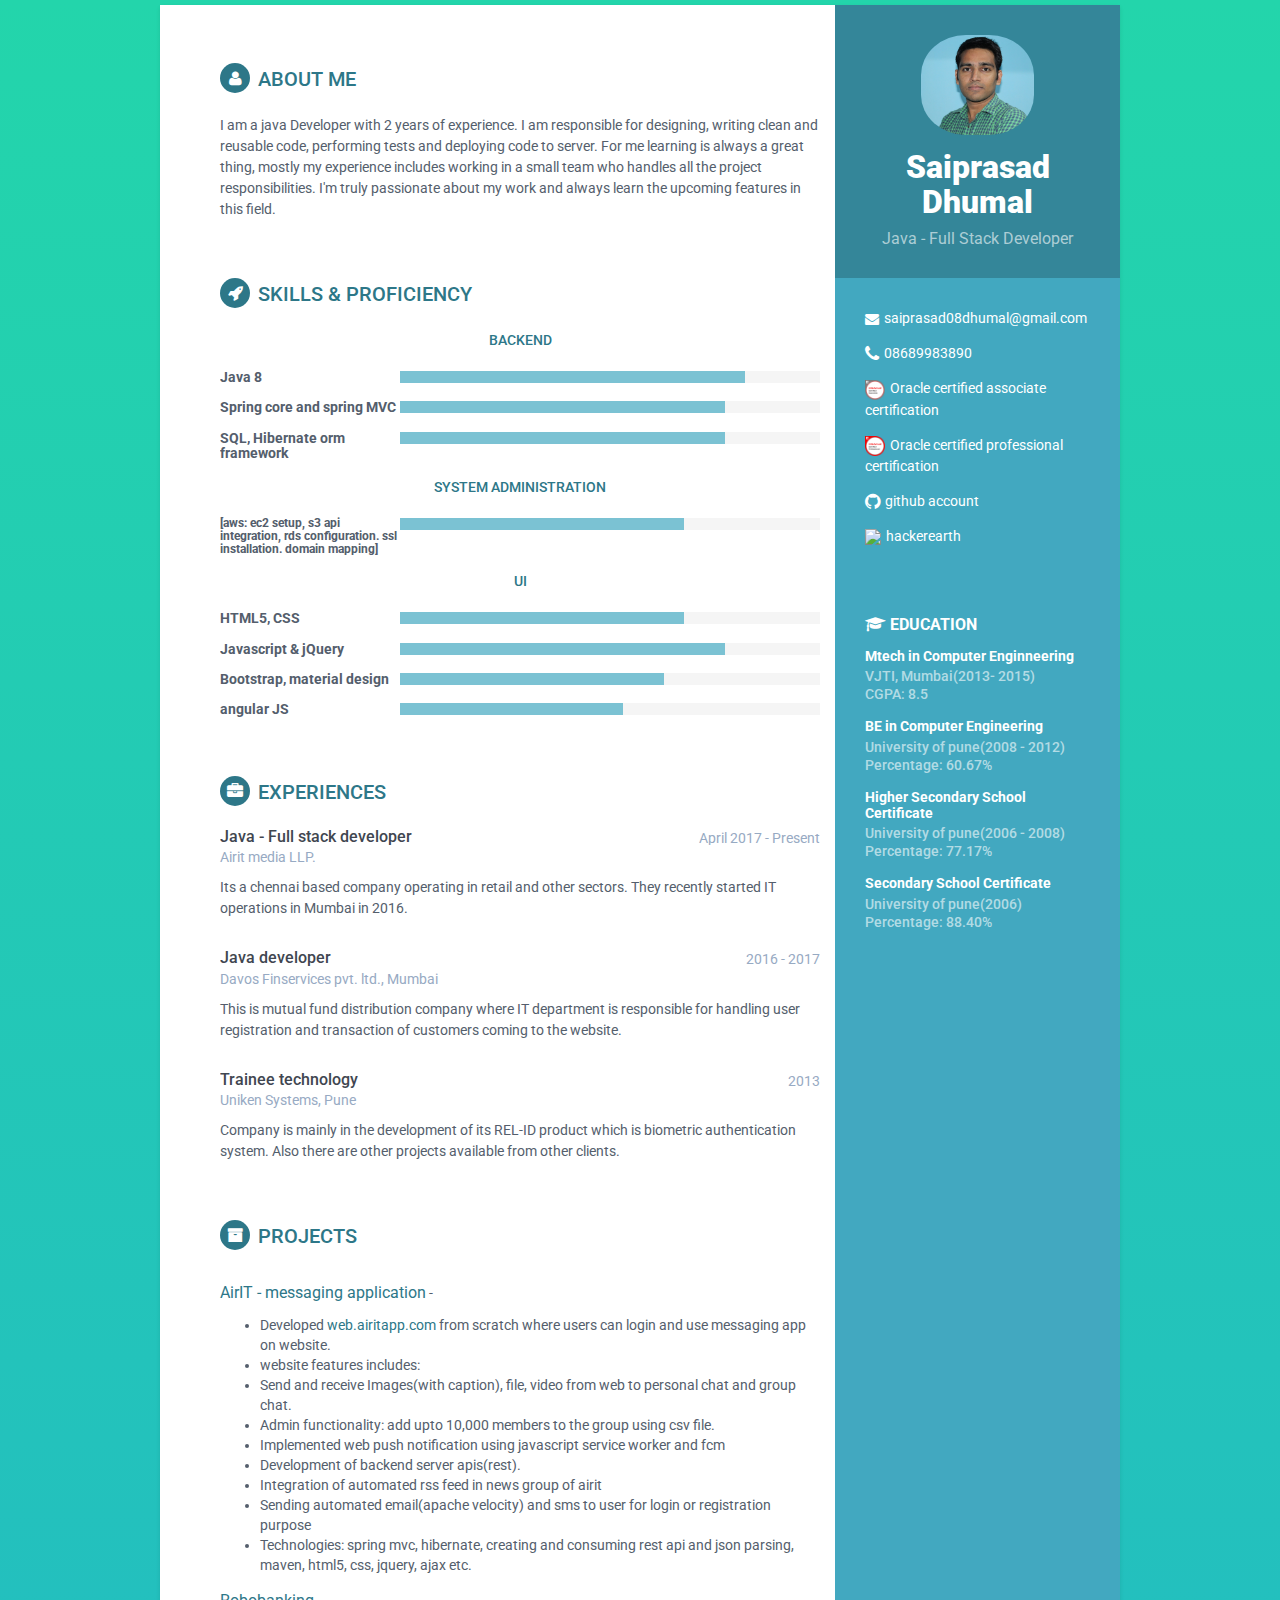
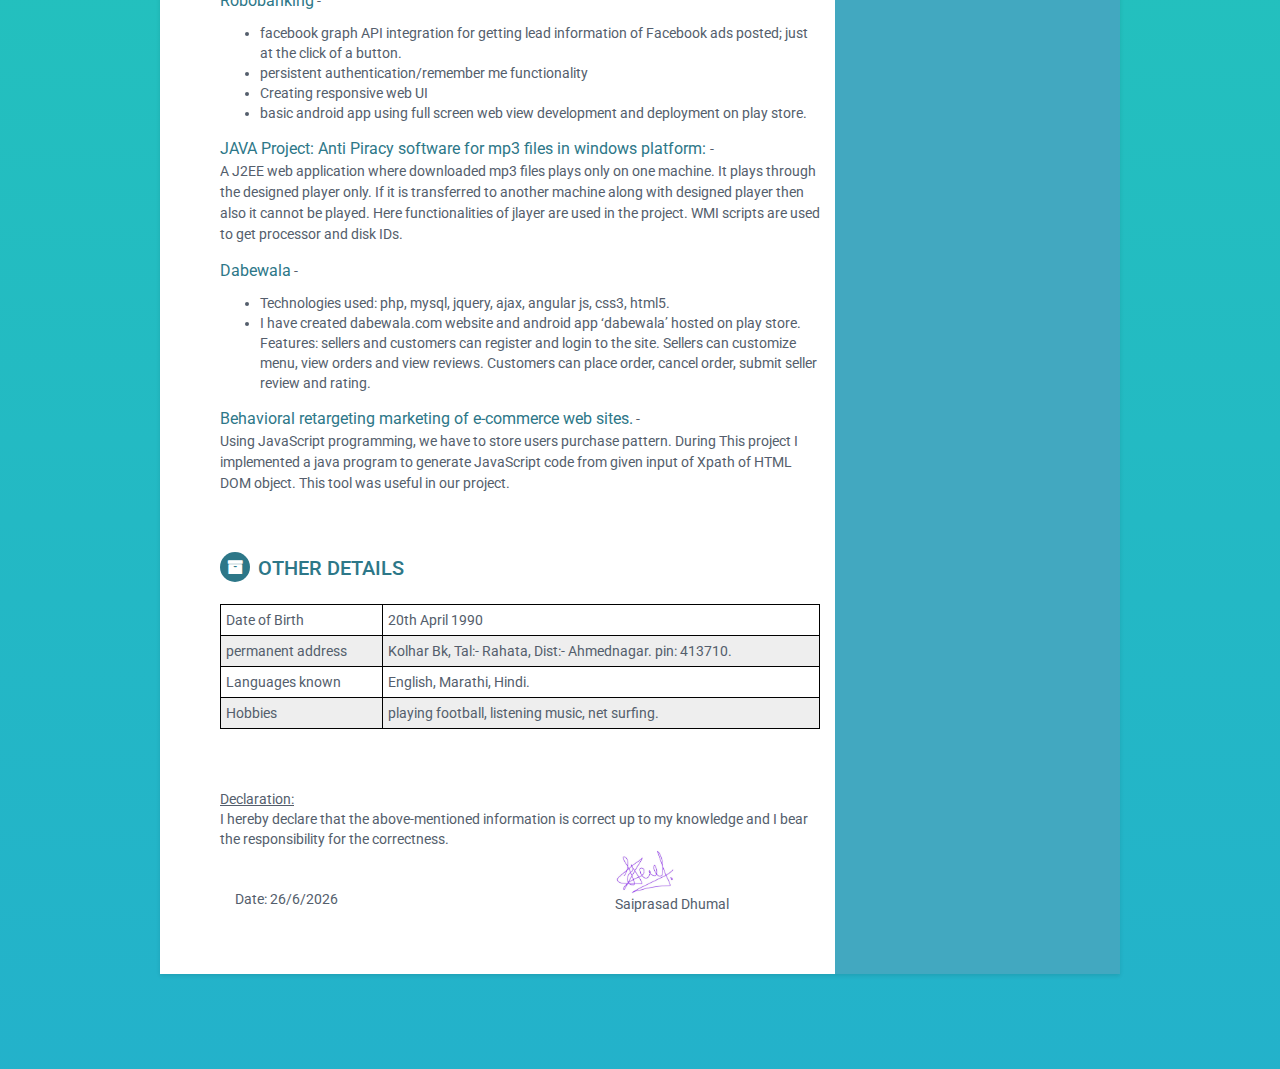
==== index.html @ 1292baf9 "added airit project desc." ====
<!DOCTYPE html>
<!--[if IE 8]> <html lang="en" class="ie8"> <![endif]-->  
<!--[if IE 9]> <html lang="en" class="ie9"> <![endif]-->  
<!--[if !IE]><!--> <html lang="en"> <!--<![endif]-->  
<head>
    <title>Saiprasad Dhumal</title>
    <!-- Meta -->
    <meta charset="utf-8">
    <meta http-equiv="X-UA-Compatible" content="IE=edge">
    <meta name="viewport" content="width=device-width, initial-scale=1.0">
    <meta name="description" content="Responsive HTML5 Resume/CV Template for Developers">
    <meta name="author" content="Xiaoying Riley at 3rd Wave Media">    
    <link rel="shortcut icon" href="ricon.ico">  
    <link href='https://fonts.googleapis.com/css?family=Roboto:400,500,400italic,300italic,300,500italic,700,700italic,900,900italic' rel='stylesheet' type='text/css'>
    <!-- Global CSS -->
    <link rel="stylesheet" href="assets/plugins/bootstrap/css/bootstrap.min.css">   
    <!-- Plugins CSS -->
    <link rel="stylesheet" href="assets/plugins/font-awesome/css/font-awesome.css">
    
    <!-- Theme CSS -->  
    <link id="theme-style" rel="stylesheet" href="assets/css/styles.css">
    <!-- HTML5 shim and Respond.js for IE8 support of HTML5 elements and media queries -->
    <!--[if lt IE 9]>
      <script src="https://oss.maxcdn.com/html5shiv/3.7.2/html5shiv.min.js"></script>
      <script src="https://oss.maxcdn.com/respond/1.4.2/respond.min.js"></script>
    <![endif]-->

<!-- Global site tag (gtag.js) - Google Analytics -->
<script async src="https://www.googletagmanager.com/gtag/js?id=UA-68796600-2"></script>
<script>
  window.dataLayer = window.dataLayer || [];
  function gtag(){dataLayer.push(arguments);}
  gtag('js', new Date());

  gtag('config', 'UA-68796600-2');
</script>

</head> 

<body>
    <div class="wrapper">
        <div class="sidebar-wrapper">
            <div class="profile-container">
                <img class="profile" src="assets/images/2.jpg" alt="" style="width: 50%; border-radius: 40%;"/>
                <h1 class="name">Saiprasad Dhumal</h1>
                <h3 class="tagline">Java - Full Stack Developer</h3>
            </div><!--//profile-container-->
            
            <div class="contact-container container-block">
                <ul class="list-unstyled contact-list">
                    <li class="email"><i class="fa fa-envelope"></i><a href="mailto: //saiprasad08dhumal@gmail.com">saiprasad08dhumal@gmail.com</a></li>
                    <li class="phone"><i class="fa fa-phone"></i><a href="tel:08689983890">08689983890</a></li>
                    <li class="website"><img src="assets/images/oca.png" class="sidebarLinkLogo" /><a href="https://www.youracclaim.com/badges/458f3834-c6b4-45cf-94a0-23c2aceaa135/email" target="_blank">Oracle certified associate certification</a></li>
					<li class="website"><img src="assets/images/ocp.png" class="sidebarLinkLogo" /><a href="https://www.youracclaim.com/badges/e59dcd78-1e0a-4f3d-846c-3192b05f477c" target="_blank">Oracle certified professional certification</a></li>
        <!--        <li class="linkedin"><i class="fa fa-linkedin"></i><a href="#" target="_blank">linkedin.com/in/alandoe</a></li> -->
                    <li class="github"><i class="fa fa-github"></i><a href="https://github.com/saiprasad08dhumal" target="_blank">github account</a></li>
                    <li class="hackerearth"><img src="https://hackerearth.global.ssl.fastly.net/static/hackerearth/images/logo/HE_identity.png"   class="sidebarLinkLogo"><a href="https://www.hackerearth.com/@saiprasad08dhumal" target="_blank">hackerearth</a></li>
                </ul>
            </div><!--//contact-container-->
            <div class="education-container container-block">
                <h2 class="container-block-title"><i class="fa fa-graduation-cap"></i> Education</h2>
                <div class="item">
				    <h4 class="degree">Mtech in Computer Enginneering</h4>
                    <h5 class="meta">VJTI, Mumbai(2013- 2015)</h5>
                    <!--<div class="time">2013 - 2015</div>-->
					<div class="meta">CGPA: 8.5</div>
                </div><!--//item-->
                <div class="item">
                    <h4 class="degree">BE in Computer Engineering</h4>
                    <h5 class="meta">University of pune(2008 - 2012)</h5>
                 <!--<div class="time">2008 - 2012</div> -->
					<div class="meta">Percentage: 60.67%</div>
                </div><!--//item-->
				
				<div class="item">
                    <h4 class="degree">Higher Secondary School Certificate</h4>
                    <h5 class="meta">University of pune(2006 - 2008)</h5>
                 <!--<div class="time">2008 - 2012</div> -->
					<div class="meta">Percentage: 77.17%</div>
                </div><!--//item-->
				<div class="item">
                    <h4 class="degree">Secondary School Certificate</h4>
                    <h5 class="meta">University of pune(2006)</h5>
                 <!--<div class="time">2008 - 2012</div> -->
					<div class="meta">Percentage: 88.40%</div>
                </div><!--//item-->
				
            </div><!--//education-container-->
          <!--  
            <div class="languages-container container-block">
                <h2 class="container-block-title">Languages</h2>
                <ul class="list-unstyled interests-list">
                    <li>English <span class="lang-desc">(Native)</span></li>
                    <li>Marathi <span class="lang-desc">(Professional)</span></li>
                    <li>Hindi <span class="lang-desc">(Professional)</span></li>
                </ul>
            </div>
			
            <div class="interests-container container-block">
                <h2 class="container-block-title">Interests</h2>
                <ul class="list-unstyled interests-list">
                    <li>Climbing</li>
                    <li>Snowboarding</li>
                    <li>Cooking</li>
                </ul>
            </div>-->
            
        </div><!--//sidebar-wrapper-->
        
        <div class="main-wrapper">
	
	            <section class="section summary-section">
                <h2 class="section-title"><i class="fa fa-user"></i>About me</h2>
                <div class="summary">
                    <p>I am a java Developer with 2 years of experience. I am responsible for designing, writing clean and reusable code, performing tests and deploying code to server. For me learning is always a great thing, mostly my experience includes working in a small team who handles all the project responsibilities. I'm truly passionate about my work and always learn the upcoming features in this field.</p>
                </div><!--//summary-->
            </section><!--//section-->



	<section class="skills-section section">
				<h2 class="section-title"><i class="fa fa-rocket"></i>Skills &amp; Proficiency</h2>
                <div class="skillset">        
				<div class="section-title subTitle">Backend </div>               
				<div class="item">
                        <h3 class="level-title">Java 8</h3>
                        <div class="level-bar">
                            <div class="level-bar-inner" data-level="85%">
                            </div>                                      
                        </div><!--//level-bar-->                                 
                    </div><!--//item-->
					
					<div class="item">
                        <h3 class="level-title">Spring core and spring MVC</h3>
                        <div class="level-bar">
                            <div class="level-bar-inner" data-level="80%">
                            </div>                                      
                        </div><!--//level-bar-->                                 
                    </div><!--//item-->
					
					<div class="item">
                        <h3 class="level-title">SQL, Hibernate orm framework</h3>
                        <div class="level-bar">
                            <div class="level-bar-inner" data-level="80%">
                            </div>                                      
                        </div><!--//level-bar-->                                 
                    </div><!--//item-->
                    <div class="section-title subTitle">System administration</div>
                    <div class="item">
                        <h3 class="level-title"><div style="font-size: 12px;">[aws: ec2 setup, s3 api integration, rds configuration. ssl installation. domain mapping]</div></h3>
                        <div class="level-bar">
                            <div class="level-bar-inner" data-level="70%">
                            </div>                                      
                        </div><!--//level-bar-->                                 
                    </div><!--//item-->
                    <div class="section-title subTitle">UI</div>
                    <div class="item">
                        <h3 class="level-title">HTML5, CSS</h3>
                        <div class="level-bar">
                            <div class="level-bar-inner" data-level="70%">
                            </div>                                      
                        </div><!--//level-bar-->                                 
                    </div><!--//item-->
										
					<div class="item">
                        <h3 class="level-title">Javascript &amp; jQuery</h3>
                        <div class="level-bar">
                            <div class="level-bar-inner" data-level="80%">
                            </div>                                      
                        </div><!--//level-bar-->                                 
                    </div><!--//item-->
					
					<div class="item">
                        <h3 class="level-title">Bootstrap, material design</h3>
                        <div class="level-bar">
                            <div class="level-bar-inner" data-level="65%">
                            </div>                                      
                        </div><!--//level-bar-->                                 
                    </div><!--//item-->

					<div class="item">
                        <h3 class="level-title">angular JS</h3>
                        <div class="level-bar">
                            <div class="level-bar-inner" data-level="55%">
                            </div>                                      
                        </div><!--//level-bar-->                                 
                    </div><!--//item-->
                    
                </div>  
            </section><!--//skills-section-->
            
            
            <section class="section experiences-section">
                <h2 class="section-title"><i class="fa fa-briefcase"></i>Experiences</h2>
                
                <div class="item">
                    <div class="meta">
                        <div class="upper-row">
                            <h3 class="job-title">Java - Full stack developer</h3>
                            <div class="time">April 2017 - Present</div>
                        </div><!--//upper-row-->
                        <div class="company">Airit media LLP.</div>
                    </div><!--//meta-->
                    <div class="details">
                        <p>Its a chennai based company operating in retail and other sectors. They recently started IT operations in Mumbai in 2016.
			</p>
                    </div><!--//details-->
                </div><!--//item-->
                
                <div class="item">
                    <div class="meta">
                        <div class="upper-row">
                            <h3 class="job-title">Java developer</h3>
                            <div class="time">2016 - 2017</div>
                        </div><!--//upper-row-->
                        <div class="company">Davos Finservices pvt. ltd., Mumbai</div>
                    </div><!--//meta-->
                    <div class="details">
                        <p>This is mutual fund distribution company where IT department is responsible for handling user registration and 				transaction of customers coming to the website.</p>  
                        
                    </div><!--//details-->
                </div><!--//item-->
                
                <div class="item">
                    <div class="meta">
                        <div class="upper-row">
                            <h3 class="job-title">Trainee technology</h3>
                            <div class="time">2013</div>
                        </div><!--//upper-row-->
                        <div class="company">Uniken Systems, Pune</div>
                    </div><!--//meta-->
                    <div class="details">
                        <p>Company is mainly in the development of its REL-ID product which is biometric authentication system. Also there are 				other projects available from other clients.</p>  
                    </div><!--//details-->
                </div><!--//item-->
                
            </section><!--//section-->
            
            <section class="section projects-section">
                <h2 class="section-title"><i class="fa fa-archive"></i>Projects</h2>
                <div class="intro">
                </div><!--//intro-->
                <div class="item">
                    <span class="project-title"><a href="https://web.airitapp.com" target="_blank">AirIT - messaging application</a></span> - <p class="project-tagline">
					<ul>
					<li>Developed <a href="https://web.airitapp.com" target="_blank">web.airitapp.com</a> from scratch where users can login and use messaging app on website.</li> 
					<li>website features includes: 
					<li>Send and receive Images(with caption), file, video from web to personal chat and group chat.</li>					
					<li>Admin functionality: add upto 10,000 members to the group using csv file.</li>					
					<li>Implemented web push notification using javascript service worker and fcm</li>
					</li>
					<li>Development of  backend server apis(rest). </li>
					<li>Integration of automated rss feed in news group of airit</li>
					<li>Sending automated email(apache velocity) and sms to user for login or registration purpose</li>
					<li>Technologies: spring mvc, hibernate, creating and consuming rest api and json parsing, maven, html5, css, jquery, ajax etc.</li>
					</ul>
</p>
                </div><!--//item-->

                <div class="item">
                    <span class="project-title"><a href="http://robocapital.in" target="_blank">Robobanking</a></span> - 
					<p><ul>
					<li> facebook graph API integration for getting lead information of Facebook ads posted; just at the click of a button.</li> 
					<li>persistent authentication/remember me functionality</li>
					<li>Creating responsive web UI</li> 
					<li>basic android app using full screen web view development and deployment on play store. </li>
					</ul>
					</p>
                </div><!--//item-->

                <div class="item">
                    <span class="project-title"><a>JAVA Project: Anti Piracy software for mp3 files in windows platform: </a></span> - <p class="project-tagline">A J2EE web application where downloaded mp3 files plays only on one machine. It plays through the designed player only. If it is transferred to another machine along with designed player then also it cannot be played. Here functionalities of jlayer are used in the project. WMI scripts are used to get processor and disk IDs.</p>
                    
                </div><!--//item-->
                <div class="item">
                    <span class="project-title"><a>Dabewala</a></span> - 
                    <p class="project-tagline">
					<ul>
					<li>Technologies used: php, mysql, jquery, ajax, angular js, css3, html5.</li>
<li>I have created dabewala.com website and android app ‘dabewala’ hosted on play store.
Features: sellers and customers can register and login to the site. Sellers can customize menu, view orders and view reviews. Customers can place order, cancel order, submit seller review and rating. </li></ul>
</p>
                </div><!--//item-->
                <div class="item">
                    <span class="project-title"><a>Behavioral retargeting marketing of e-commerce web sites.</a></span> - <p class="project-tagline">Using JavaScript programming, we have to store users purchase pattern. During This project I implemented a java program to generate JavaScript code from given input of Xpath of HTML DOM object. This tool was useful in our project.</p>
                </div><!--//item-->
    </section><!--//section-->			
	
 <section class="section other-section">
                <h2 class="section-title"><i class="fa fa-archive"></i>Other details</h2>
                
<table id="t01">
  <tr>
    <td>Date of Birth</td>
    <td>20th April 1990</td>
  </tr>
  <tr>
    <td>permanent address</td>
    <td>Kolhar Bk, Tal:- Rahata, Dist:- Ahmednagar. pin: 413710. </td>
  </tr>
  <tr>
    <td>Languages known</td>
    <td>English, Marathi, Hindi.</td>
  </tr>
  <tr>
    <td>Hobbies</td>
    <td>playing football, listening music, net surfing.</td>
  </tr>
</table>                

            </section><!--//section-->
<div>
<div style="text-decoration: underline; width: 30px;">
Declaration:</div>

I hereby declare that the above-mentioned information is correct up to my knowledge and I bear the responsibility for the correctness.</div>
<div class="container row">
<div class="declaration-date col-xs-4"><br><br> Date: </div>
<div  class=" col-xs-3"> <img src = "assets/images/sign.jpeg" style="width: 60px;"><br>Saiprasad Dhumal</div>
</div>
            
        </div><!--//main-body-->
    </div>
 
    <footer class="footer">
        <div class="text-center">
                <!--/* This template is released under the Creative Commons Attribution 3.0 License. Please keep the attribution link below when using for your own project. Thank you for your support. :) If you'd like to use the template without the attribution, you can check out other license options via our website: themes.3rdwavemedia.com */-->
<!--                <small class="copyright">Designed with <i class="fa fa-heart"></i> by <a href="http://themes.3rdwavemedia.com" target="_blank">Xiaoying Riley</a> for developers</small> -->
        </div><!--//container-->
    </footer><!--//footer-->
 
    <!-- Javascript -->          
    <script type="text/javascript" src="assets/plugins/jquery-1.11.3.min.js"></script>
    <script type="text/javascript" src="assets/plugins/bootstrap/js/bootstrap.min.js"></script>    
    <!-- custom js -->
    <script type="text/javascript" src="assets/js/main.js"></script>            
</body>
</html>
---- assets/css/styles.css ----
/*   
 * Template Name: Orbit - Responsive Resume/CV Template for Developers
 * Version: 1.0
 * Author: Xiaoying Riley
 * Twitter: @3rdwave_themes
 * License: Creative Commons Attribution 3.0 License
 * Website: http://themes.3rdwavemedia.com/
*/
/* styles.css */
/* ======= Base ======= */
body {
  font-family: 'Roboto', sans-serif;
  color: #545E6C;
/*  background: #ABA0A0; */
	background: linear-gradient(0deg, #EE7752, #E73C7E, #23A6D5, #23D5AB);
	background-size: 400% 400%;
	-webkit-animation: Gradient 25s ease infinite;
	-moz-animation: Gradient 25s ease infinite;
	animation: Gradient 25s ease infinite;
  font-size: 14px;
  padding: 5px;
  -webkit-font-smoothing: antialiased;
  -moz-osx-font-smoothing: grayscale;
}
@-webkit-keyframes Gradient {
	0% {
		background-position: 0% 50%
	}
	50% {
		background-position: 100% 50%
	}
	100% {
		background-position: 0% 50%
	}
}

@-moz-keyframes Gradient {
	0% {
		background-position: 0% 50%
	}
	50% {
		background-position: 100% 50%
	}
	100% {
		background-position: 0% 50%
	}
}
h1,
h2,
h3,
h4,
h5,
h6 {
  font-weight: 700;
}
a {
  color: #2d7788;
  -webkit-transition: all 0.4s ease-in-out;
  -moz-transition: all 0.4s ease-in-out;
  -ms-transition: all 0.4s ease-in-out;
  -o-transition: all 0.4s ease-in-out;
}
a:hover {
  text-decoration: underline;
  color: #1a454f;
}
a:focus {
  text-decoration: none;
}
p {
  line-height: 1.5;
}
.wrapper {
  background: #42A8C0;
  max-width: 960px;
  margin: 0 auto;
  position: relative;
  -webkit-box-shadow: 0px 2px 4px rgba(0, 0, 0, 0.1);
  -moz-box-shadow: 0px 2px 4px rgba(0, 0, 0, 0.1);
  box-shadow: 0px 2px 4px rgba(0, 0, 0, 0.1);
}
.sidebar-wrapper {
  background: #42A8C0;
  position: absolute;
  right: 0;
  width: 285px;
  height: 100%;
  min-height: 800px;
  color: #fff;
}
.sidebar-wrapper a {
  color: #fff;
}
.sidebar-wrapper .profile-container {
  padding: 30px;
  background: rgba(0, 0, 0, 0.2);
  text-align: center;
  color: #fff;
}
.sidebar-wrapper .name {
  font-size: 32px;
  font-weight: 900;
  margin-top: 0;
  margin-bottom: 10px;
}
.sidebar-wrapper .tagline {
  color: rgba(255, 255, 255, 0.6);
  font-size: 16px;
  font-weight: 400;
  margin-top: 0;
  margin-bottom: 0;
}
.sidebar-wrapper .profile {
  margin-bottom: 15px;
}
.sidebar-wrapper .contact-list .fa {
  margin-right: 5px;
  font-size: 18px;
  vertical-align: middle;
}
.sidebar-wrapper .contact-list li {
  margin-bottom: 15px;
}
.sidebar-wrapper .contact-list li:last-child {
  margin-bottom: 0;
}
.sidebar-wrapper .contact-list .email .fa {
  font-size: 14px;
}
.sidebar-wrapper .container-block {
  padding: 30px;
}
.sidebar-wrapper .container-block-title {
  text-transform: uppercase;
  font-size: 16px;
  font-weight: 700;
  margin-top: 0;
  margin-bottom: 15px;
}
.sidebar-wrapper .degree {
  font-size: 14px;
  margin-top: 0;
  margin-bottom: 5px;
}
.sidebar-wrapper .education-container .item {
  margin-bottom: 15px;
}
.sidebar-wrapper .education-container .item:last-child {
  margin-bottom: 0;
}
.sidebar-wrapper .education-container .meta {
  color: rgba(255, 255, 255, 0.6);
  font-weight: 500;
  margin-bottom: 0px;
  margin-top: 0;
}
.sidebar-wrapper .education-container .time {
  color: rgba(255, 255, 255, 0.6);
  font-weight: 500;
  margin-bottom: 0px;
}
.sidebar-wrapper .languages-container .lang-desc {
  color: rgba(255, 255, 255, 0.6);
}
.sidebar-wrapper .languages-list {
  margin-bottom: 0;
}
.sidebar-wrapper .languages-list li {
  margin-bottom: 10px;
}
.sidebar-wrapper .languages-list li:last-child {
  margin-bottom: 0;
}
.sidebar-wrapper .interests-list {
  margin-bottom: 0;
}
.sidebar-wrapper .interests-list li {
  margin-bottom: 10px;
}
.sidebar-wrapper .interests-list li:last-child {
  margin-bottom: 0;
}
.main-wrapper {
  background: #fff;
  padding: 60px;
  padding-right: 300px;
}
.main-wrapper .section-title {
  text-transform: uppercase;
  font-size: 20px;
  font-weight: 500;
  color: #2d7788;
  position: relative;
  margin-top: 0;
  margin-bottom: 20px;
}
.main-wrapper .subTitle {
  font-size: 14px;
  text-align: center;
}
.main-wrapper .section-title .fa {
  width: 30px;
  height: 30px;
  margin-right: 8px;
  display: inline-block;
  color: #fff;
  -webkit-border-radius: 50%;
  -moz-border-radius: 50%;
  -ms-border-radius: 50%;
  -o-border-radius: 50%;
  border-radius: 50%;
  -moz-background-clip: padding;
  -webkit-background-clip: padding-box;
  background-clip: padding-box;
  background: #2d7788;
  text-align: center;
  padding-top: 8px;
  font-size: 16px;
  position: relative;
  top: -2px;
}
.main-wrapper .section {
  margin-bottom: 60px;
}
.main-wrapper .experiences-section .item {
  margin-bottom: 30px;
}
.main-wrapper .upper-row {
  position: relative;
  overflow: hidden;
  margin-bottom: 2px;
}
.main-wrapper .job-title {
  color: #3F4650;
  font-size: 16px;
  margin-top: 0;
  margin-bottom: 0;
  font-weight: 500;
}
.main-wrapper .time {
  position: absolute;
  right: 0;
  top: 0;
  color: #97AAC3;
}
.main-wrapper .company {
  margin-bottom: 10px;
  color: #97AAC3;
}
.main-wrapper .project-title {
  font-size: 16px;
  font-weight: 400;
  margin-top: 0;
  margin-bottom: 5px;
}
.main-wrapper .projects-section .intro {
  margin-bottom: 30px;
}
.main-wrapper .projects-section .item {
  margin-bottom: 15px;
}
.skillset .item {
  margin-bottom: 15px;
  overflow: hidden;
}
.skillset .level-title {
  font-size: 14px;
  margin-top: 0;
  margin-bottom: 12px;
}
.skillset .level-bar {
  height: 12px;
  background: #f5f5f5;
}
.skillset .level-bar-inner {
  height: 12px;
  background: #7bc2d3;
}
.footer {
  padding: 30px;
  padding-top: 60px;
}
.footer .copyright {
  line-height: 1.6;
  color: #545E6C;
  font-size: 13px;
}
.footer .fa-heart {
  color: #fb866a;
}
.sidebarLinkLogo{
  margin-right: 2%;
  width: 20px;
}
table {
    width:100%;
}
table, th, td {
    border: 1px solid black;
    border-collapse: collapse;
}
th, td {
    padding: 5px;
    text-align: left;
}
table#t01 tr:nth-child(even) {
    background-color: #eee;
}
table#t01 tr:nth-child(odd) {
   background-color:#fff;
}
table#t01 th {
    background-color: black;
    color: white;
}
/* Extra small devices (phones, less than 768px) */
@media (max-width: 767px) {
  .sidebar-wrapper {
    position: static;
    width: inherit;
  }
  .main-wrapper {
    padding: 30px;
  }
  .main-wrapper .time {
    position: static;
    display: block;
    margin-top: 5px;
  }
  .main-wrapper .upper-row {
    margin-bottom: 0;
  }
}
/* Small devices (tablets, 768px and up) */
/* Medium devices (desktops, 992px and up) */
@media (min-width: 992px) {
  .skillset .level-title {
    display: inline-block;
    float: left;
    width: 30%;
    margin-bottom: 0;
  }
  .skillset .level-bar {
    display: inline-block;
    width: 70%;
    float: left;
    position: relative;
    top: 1px;
  }
}
/* Large devices (large desktops, 1200px and up) */
/* Ex-Large devices (large desktops, 1200px and up) */
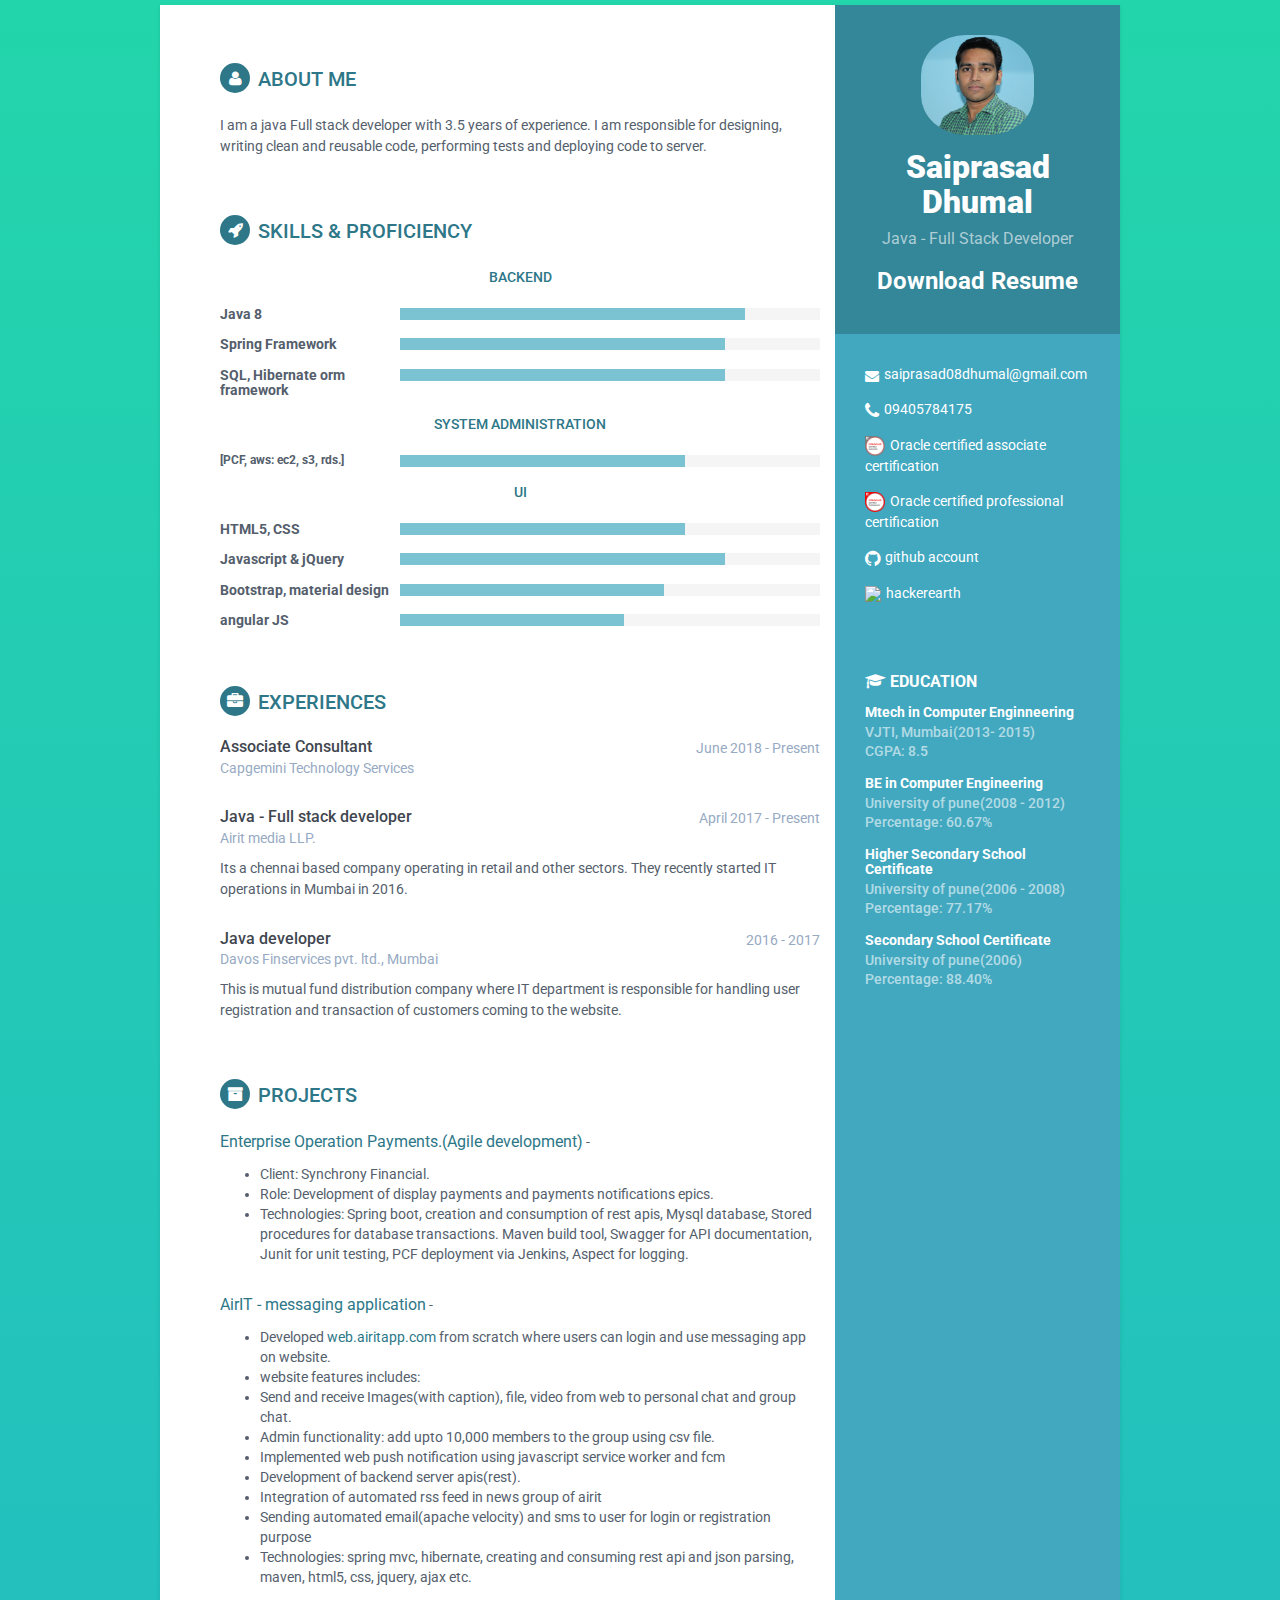
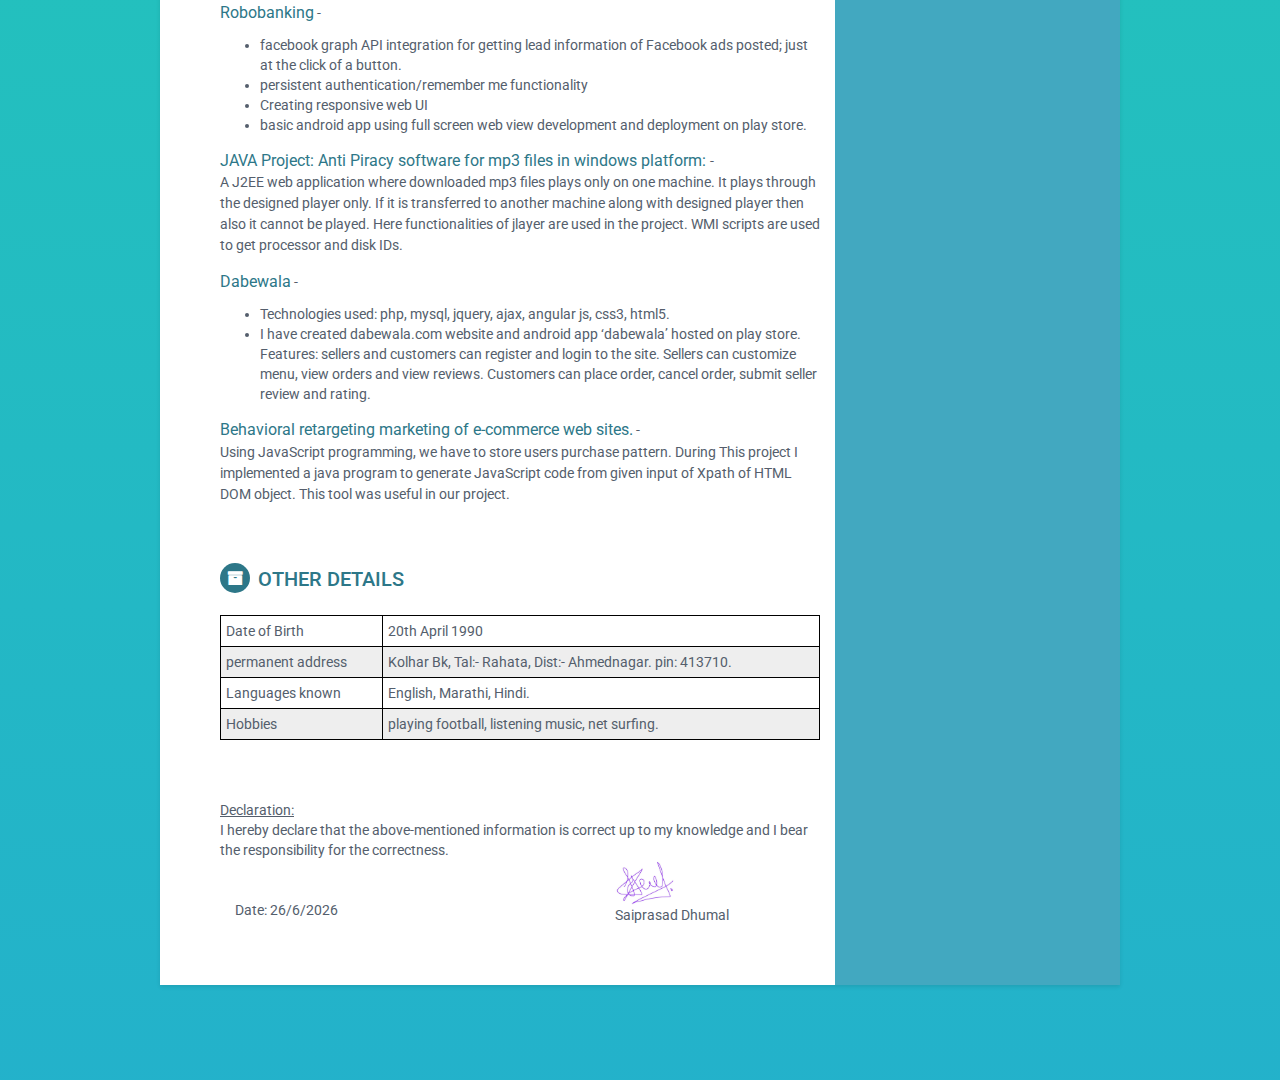
==== commit e9a10202: "cg added" ====
--- a/index.html
+++ b/index.html
@@ -44,12 +44,13 @@
                 <img class="profile" src="assets/images/2.jpg" alt="" style="width: 50%; border-radius: 40%;"/>
                 <h1 class="name">Saiprasad Dhumal</h1>
                 <h3 class="tagline">Java - Full Stack Developer</h3>
+				<h3><a href="./resume_sai.docx">Download Resume</a></h3>
             </div><!--//profile-container-->
             
             <div class="contact-container container-block">
                 <ul class="list-unstyled contact-list">
                     <li class="email"><i class="fa fa-envelope"></i><a href="mailto: //saiprasad08dhumal@gmail.com">saiprasad08dhumal@gmail.com</a></li>
-                    <li class="phone"><i class="fa fa-phone"></i><a href="tel:08689983890">08689983890</a></li>
+                    <li class="phone"><i class="fa fa-phone"></i><a href="tel:08689983890">09405784175</a></li>
                     <li class="website"><img src="assets/images/oca.png" class="sidebarLinkLogo" /><a href="https://www.youracclaim.com/badges/458f3834-c6b4-45cf-94a0-23c2aceaa135/email" target="_blank">Oracle certified associate certification</a></li>
 					<li class="website"><img src="assets/images/ocp.png" class="sidebarLinkLogo" /><a href="https://www.youracclaim.com/badges/e59dcd78-1e0a-4f3d-846c-3192b05f477c" target="_blank">Oracle certified professional certification</a></li>
         <!--        <li class="linkedin"><i class="fa fa-linkedin"></i><a href="#" target="_blank">linkedin.com/in/alandoe</a></li> -->
@@ -112,7 +113,7 @@
 	            <section class="section summary-section">
                 <h2 class="section-title"><i class="fa fa-user"></i>About me</h2>
                 <div class="summary">
-                    <p>I am a java Developer with 2 years of experience. I am responsible for designing, writing clean and reusable code, performing tests and deploying code to server. For me learning is always a great thing, mostly my experience includes working in a small team who handles all the project responsibilities. I'm truly passionate about my work and always learn the upcoming features in this field.</p>
+                    <p>I am a java Full stack developer with 3.5 years of experience. I am responsible for designing, writing clean and reusable code, performing tests and deploying code to server.</p>
                 </div><!--//summary-->
             </section><!--//section-->
 
@@ -131,7 +132,7 @@
                     </div><!--//item-->
 					
 					<div class="item">
-                        <h3 class="level-title">Spring core and spring MVC</h3>
+                        <h3 class="level-title">Spring Framework</h3>
                         <div class="level-bar">
                             <div class="level-bar-inner" data-level="80%">
                             </div>                                      
@@ -147,7 +148,7 @@
                     </div><!--//item-->
                     <div class="section-title subTitle">System administration</div>
                     <div class="item">
-                        <h3 class="level-title"><div style="font-size: 12px;">[aws: ec2 setup, s3 api integration, rds configuration. ssl installation. domain mapping]</div></h3>
+                        <h3 class="level-title"><div style="font-size: 12px;">[PCF, aws: ec2, s3, rds.]</div></h3>
                         <div class="level-bar">
                             <div class="level-bar-inner" data-level="70%">
                             </div>                                      
@@ -193,6 +194,19 @@
             <section class="section experiences-section">
                 <h2 class="section-title"><i class="fa fa-briefcase"></i>Experiences</h2>
                 
+                <div class="item">
+                    <div class="meta">
+                        <div class="upper-row">
+                            <h3 class="job-title">Associate Consultant</h3>
+                            <div class="time">June 2018 - Present</div>
+                        </div><!--//upper-row-->
+                        <div class="company">Capgemini Technology Services</div>
+                    </div><!--//meta-->
+                    <div class="details">
+                        <p></p>
+                    </div><!--//details-->
+                </div><!--//item-->
+				
                 <div class="item">
                     <div class="meta">
                         <div class="upper-row">
@@ -221,24 +235,35 @@
                     </div><!--//details-->
                 </div><!--//item-->
                 
-                <div class="item">
+    <!--            <div class="item">
                     <div class="meta">
                         <div class="upper-row">
                             <h3 class="job-title">Trainee technology</h3>
                             <div class="time">2013</div>
-                        </div><!--//upper-row-->
+                        </div>
                         <div class="company">Uniken Systems, Pune</div>
-                    </div><!--//meta-->
+                    </div>
                     <div class="details">
                         <p>Company is mainly in the development of its REL-ID product which is biometric authentication system. Also there are 				other projects available from other clients.</p>  
-                    </div><!--//details-->
-                </div><!--//item-->
+                    </div>
+                </div>//item-->
                 
             </section><!--//section-->
             
             <section class="section projects-section">
                 <h2 class="section-title"><i class="fa fa-archive"></i>Projects</h2>
                 <div class="intro">
+				
+				<div class="item">
+                    <span class="project-title"><a href="https://www.synchrony.com/" target="_blank">Enterprise Operation Payments.(Agile development)</a></span> - 
+					<p><ul>
+					<li>Client: Synchrony Financial.</li> 
+					<li>Role: Development of display payments and payments notifications epics.</li>
+					<li>Technologies: Spring boot, creation and consumption of rest apis, Mysql database, Stored procedures for database transactions. Maven build tool, Swagger for API documentation, Junit for unit testing, PCF deployment via Jenkins, Aspect for logging.</li> 
+					</ul>
+					</p>
+                </div><!--//item-->
+				
                 </div><!--//intro-->
                 <div class="item">
                     <span class="project-title"><a href="https://web.airitapp.com" target="_blank">AirIT - messaging application</a></span> - <p class="project-tagline">
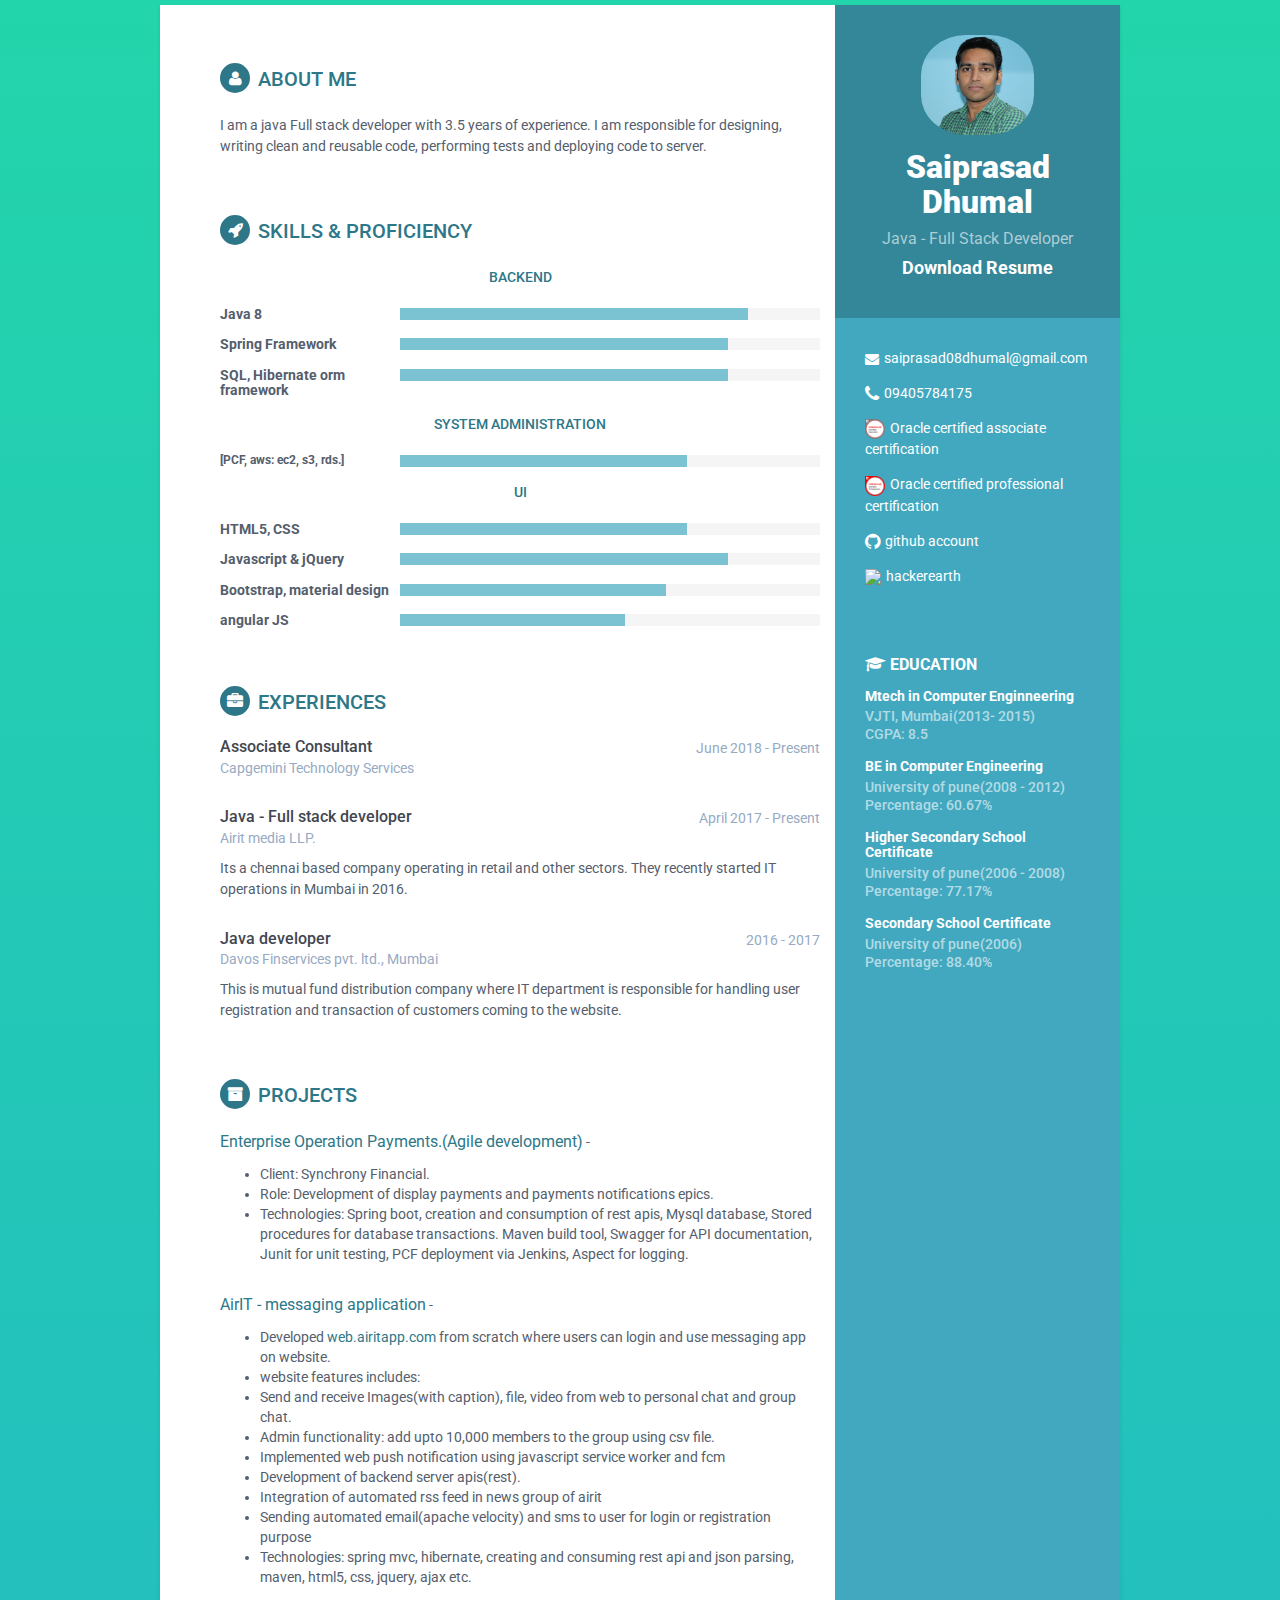
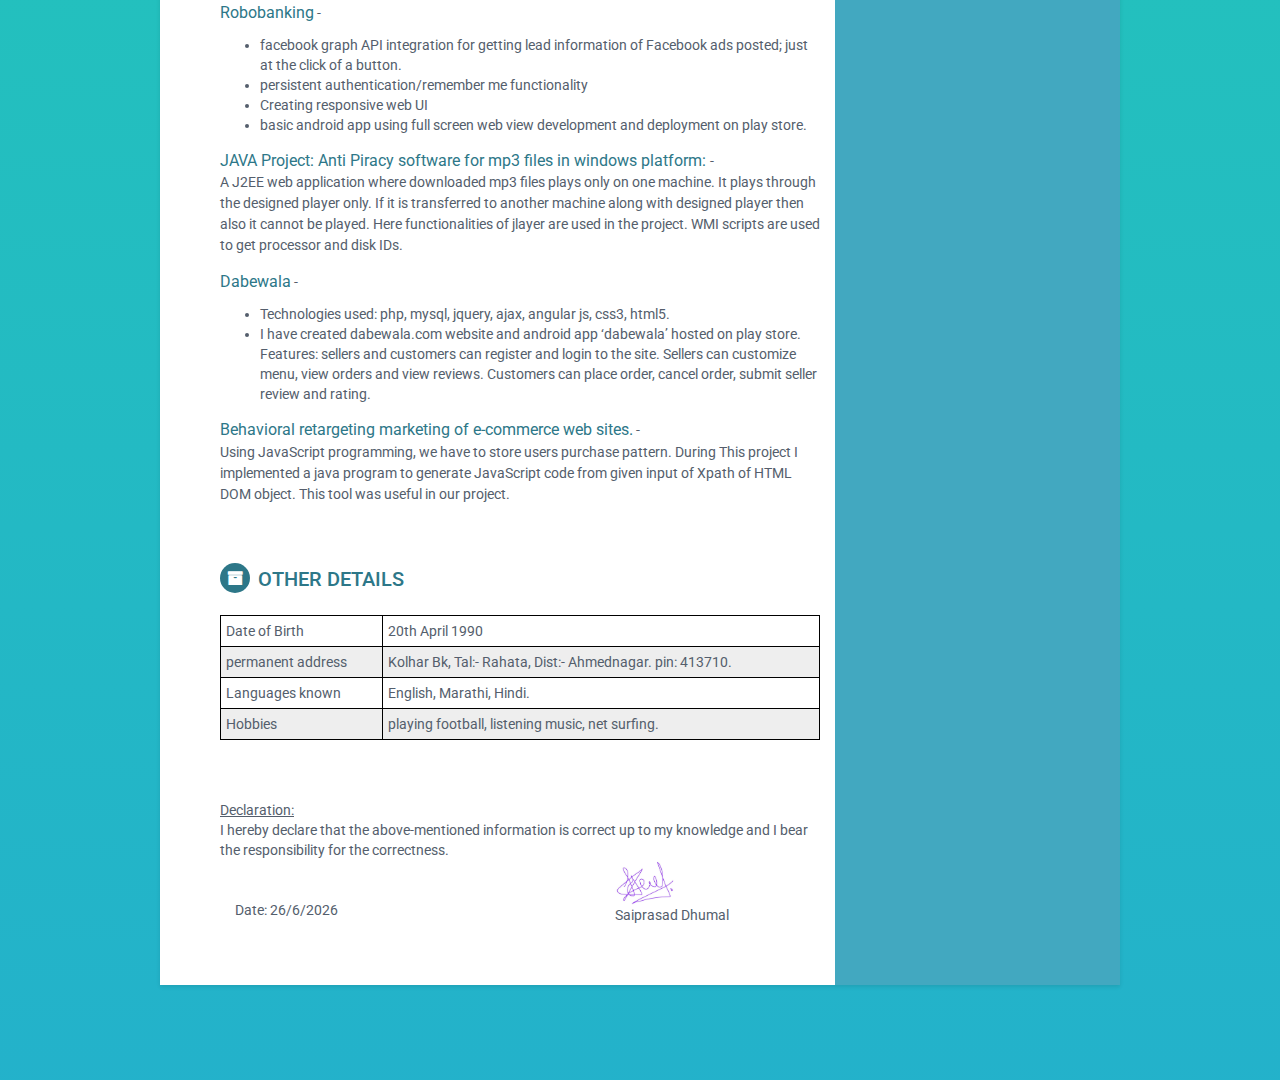
==== commit e1dcaf6d: "cg added" ====
--- a/index.html
+++ b/index.html
@@ -44,7 +44,7 @@
                 <img class="profile" src="assets/images/2.jpg" alt="" style="width: 50%; border-radius: 40%;"/>
                 <h1 class="name">Saiprasad Dhumal</h1>
                 <h3 class="tagline">Java - Full Stack Developer</h3>
-				<h3><a href="./resume_sai.docx">Download Resume</a></h3>
+				<h4><a href="./resume_sai.docx">Download Resume</a></h4>
             </div><!--//profile-container-->
             
             <div class="contact-container container-block">
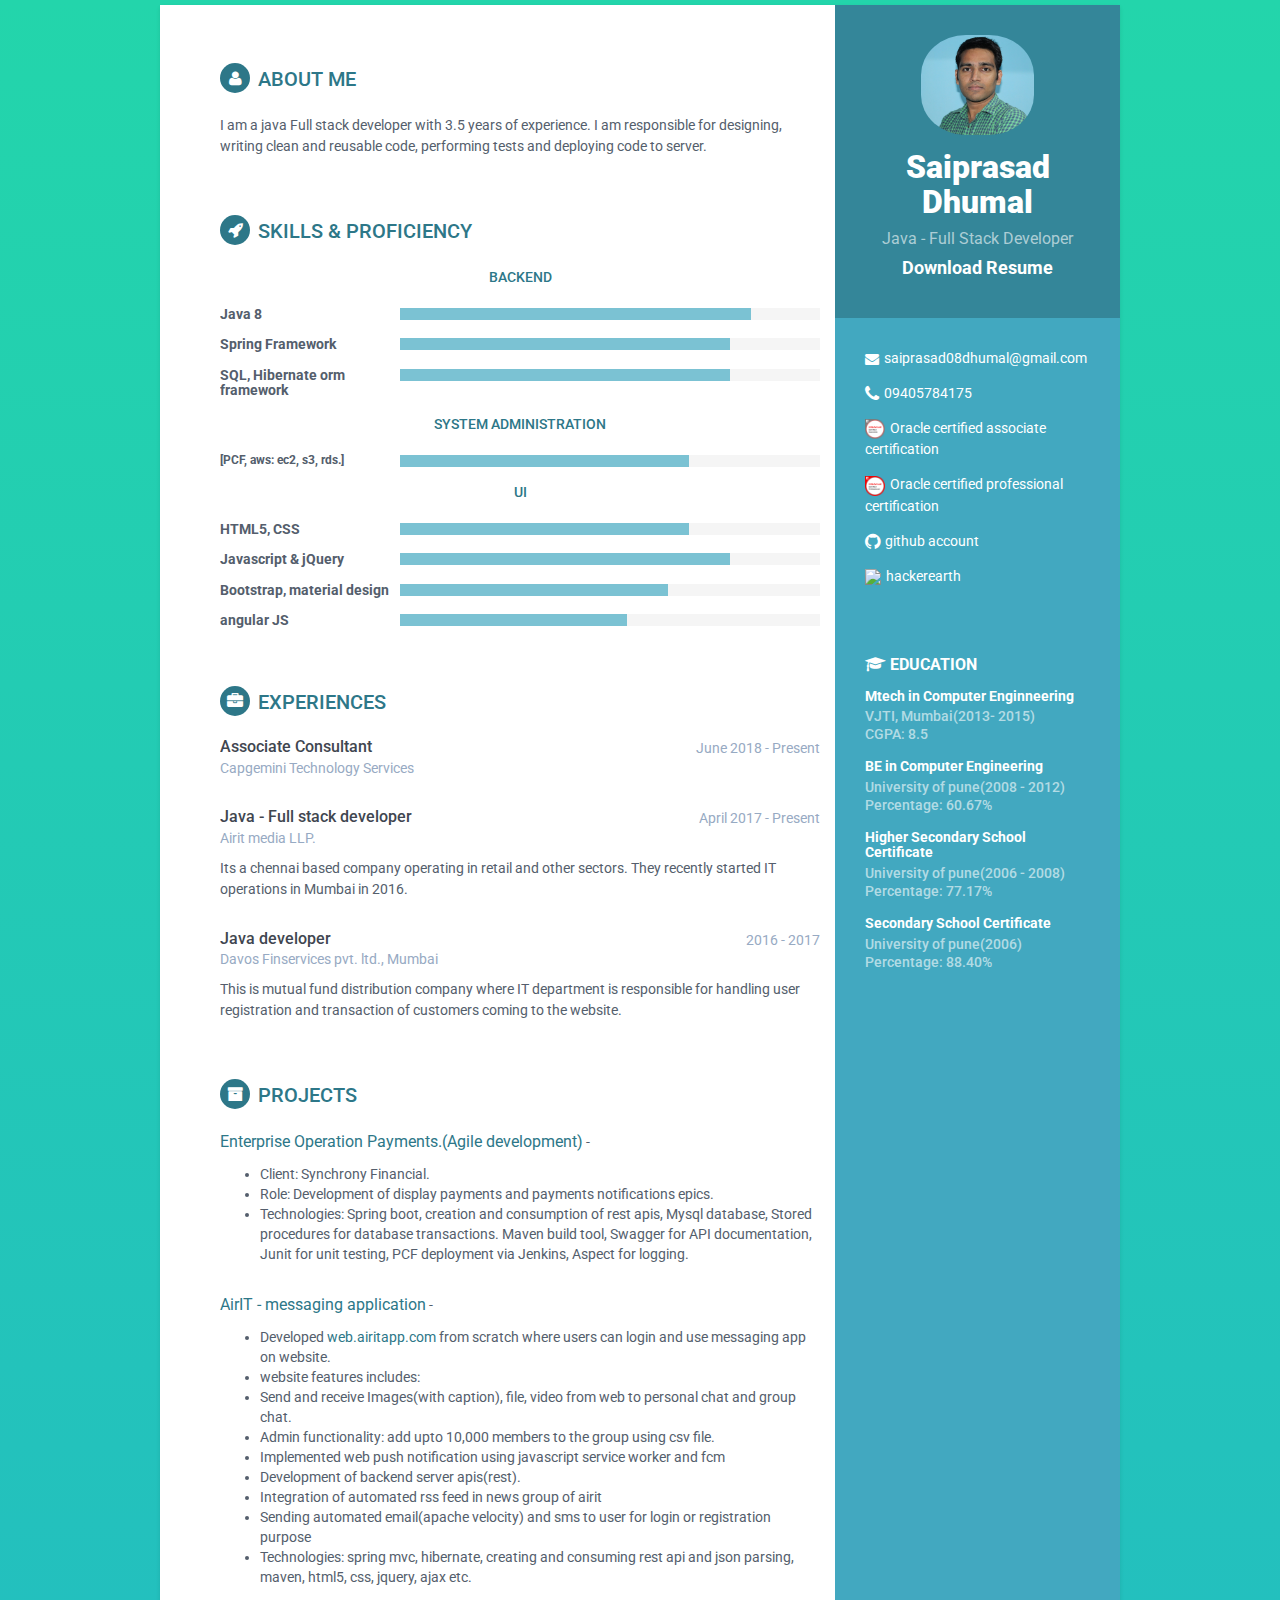
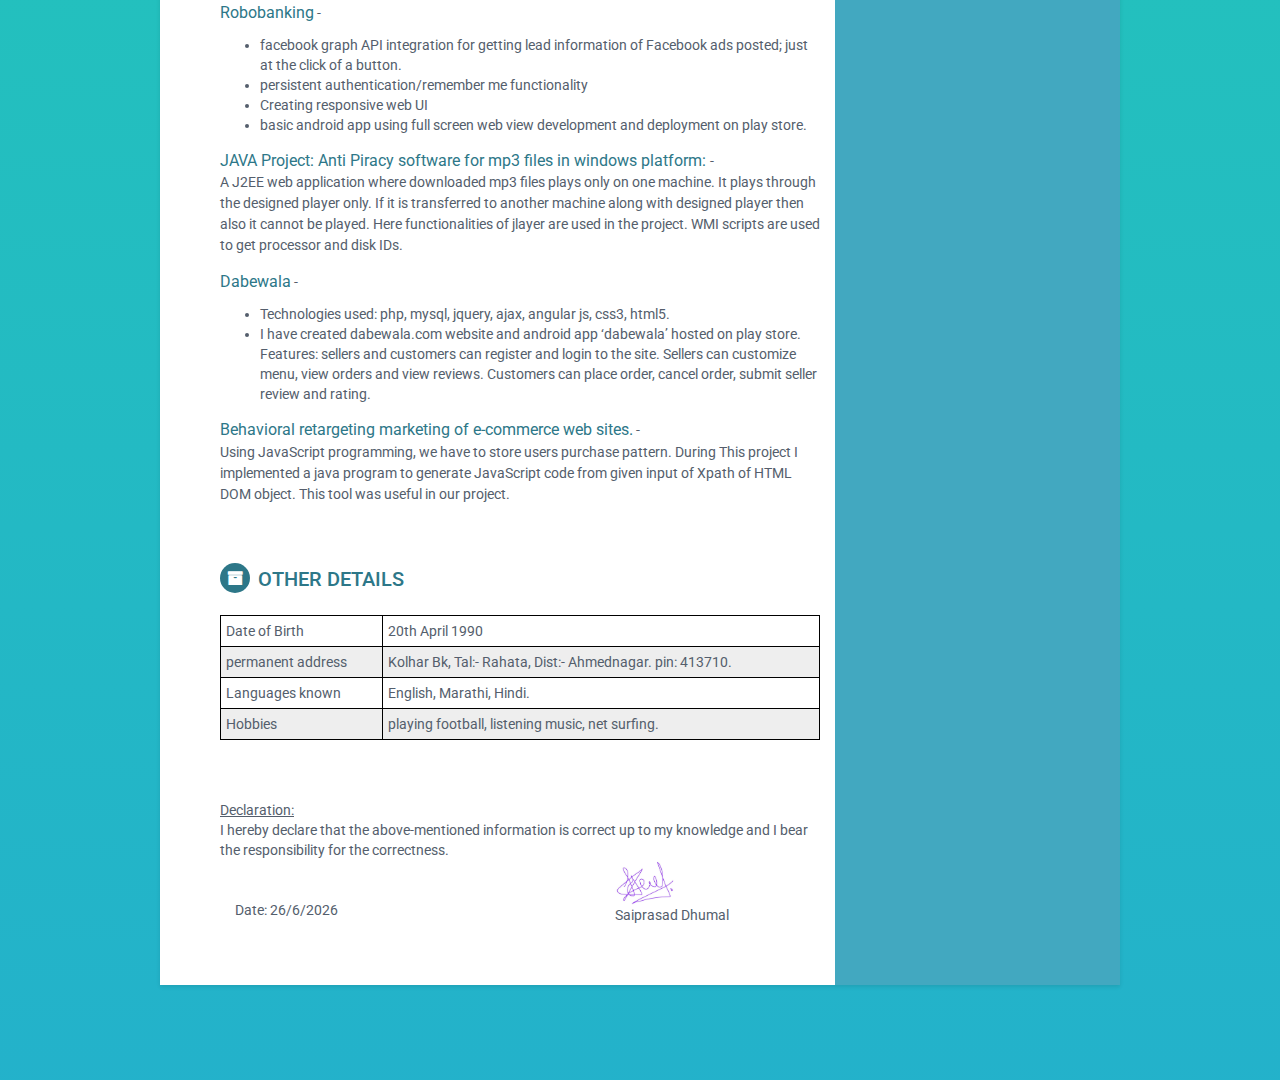
==== commit 64f56152: "cg added" ====
--- a/index.html
+++ b/index.html
@@ -44,7 +44,7 @@
                 <img class="profile" src="assets/images/2.jpg" alt="" style="width: 50%; border-radius: 40%;"/>
                 <h1 class="name">Saiprasad Dhumal</h1>
                 <h3 class="tagline">Java - Full Stack Developer</h3>
-				<h4><a href="./resume_sai.docx">Download Resume</a></h4>
+			<h4><a href="https://github.com/saiprasad08dhumal/saiprasad08dhumal.github.io/raw/master/resume_sai.doc" target="_blank">Download Resume</a></h4>
             </div><!--//profile-container-->
             
             <div class="contact-container container-block">
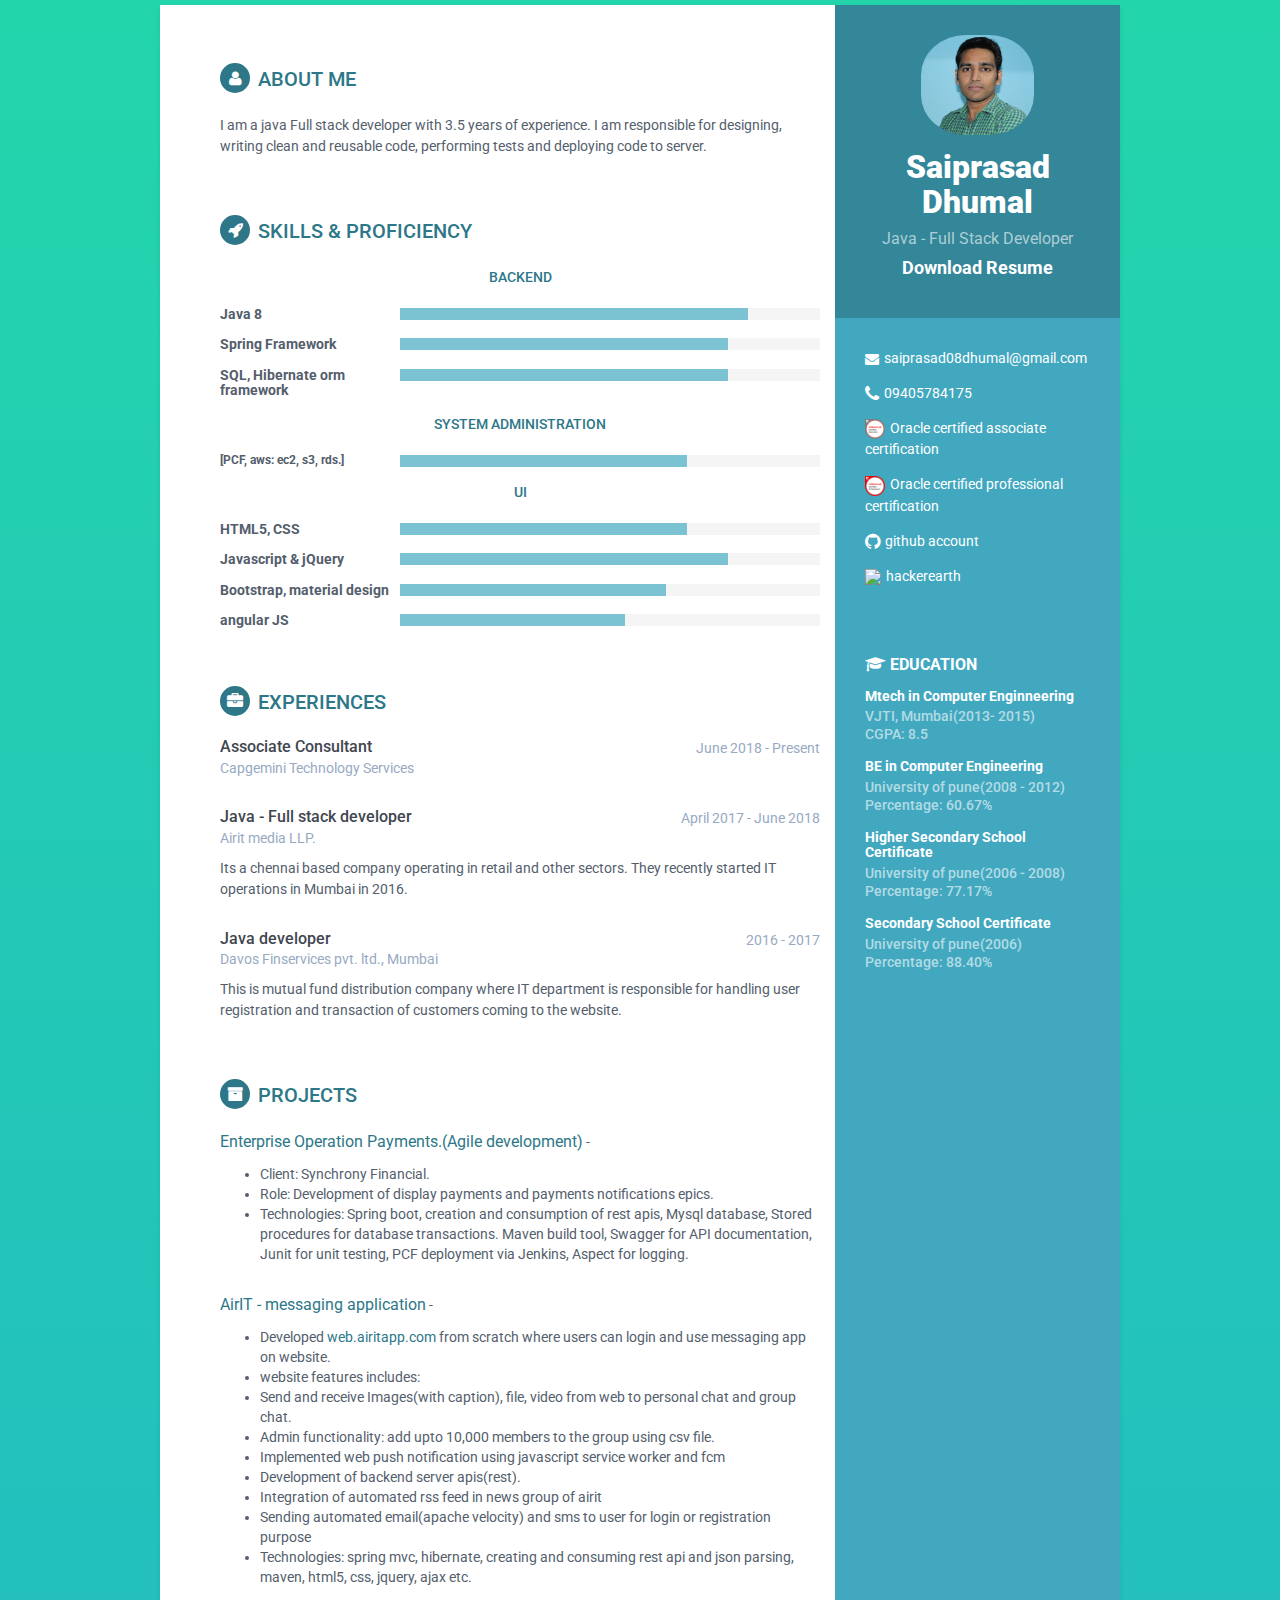
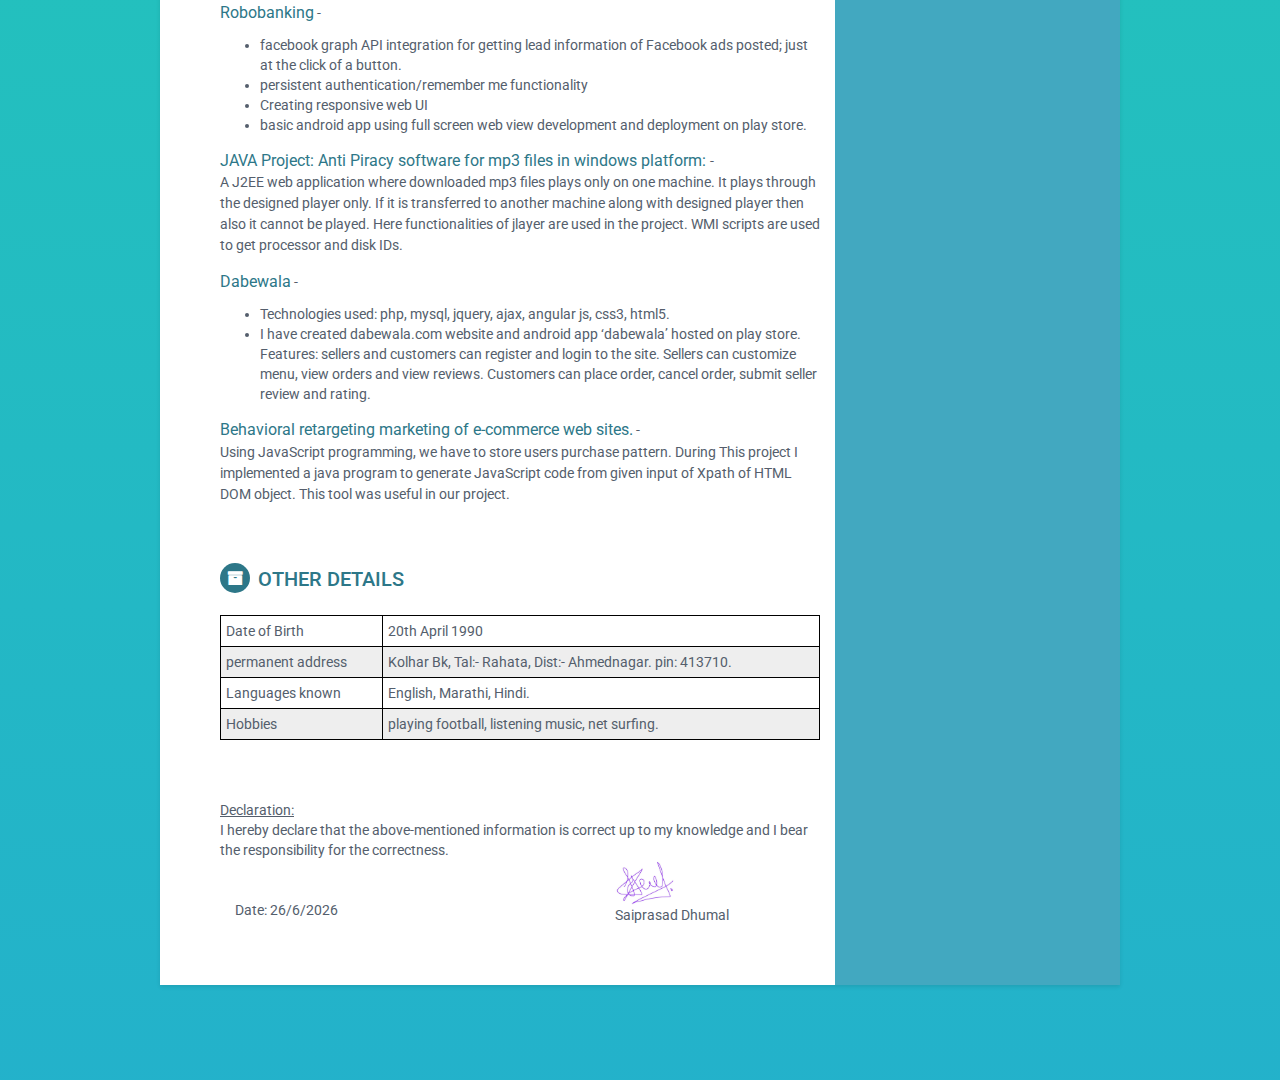
==== commit 8a217206: "changed airit date of release" ====
--- a/index.html
+++ b/index.html
@@ -211,7 +211,7 @@
                     <div class="meta">
                         <div class="upper-row">
                             <h3 class="job-title">Java - Full stack developer</h3>
-                            <div class="time">April 2017 - Present</div>
+                            <div class="time">April 2017 - June 2018</div>
                         </div><!--//upper-row-->
                         <div class="company">Airit media LLP.</div>
                     </div><!--//meta-->
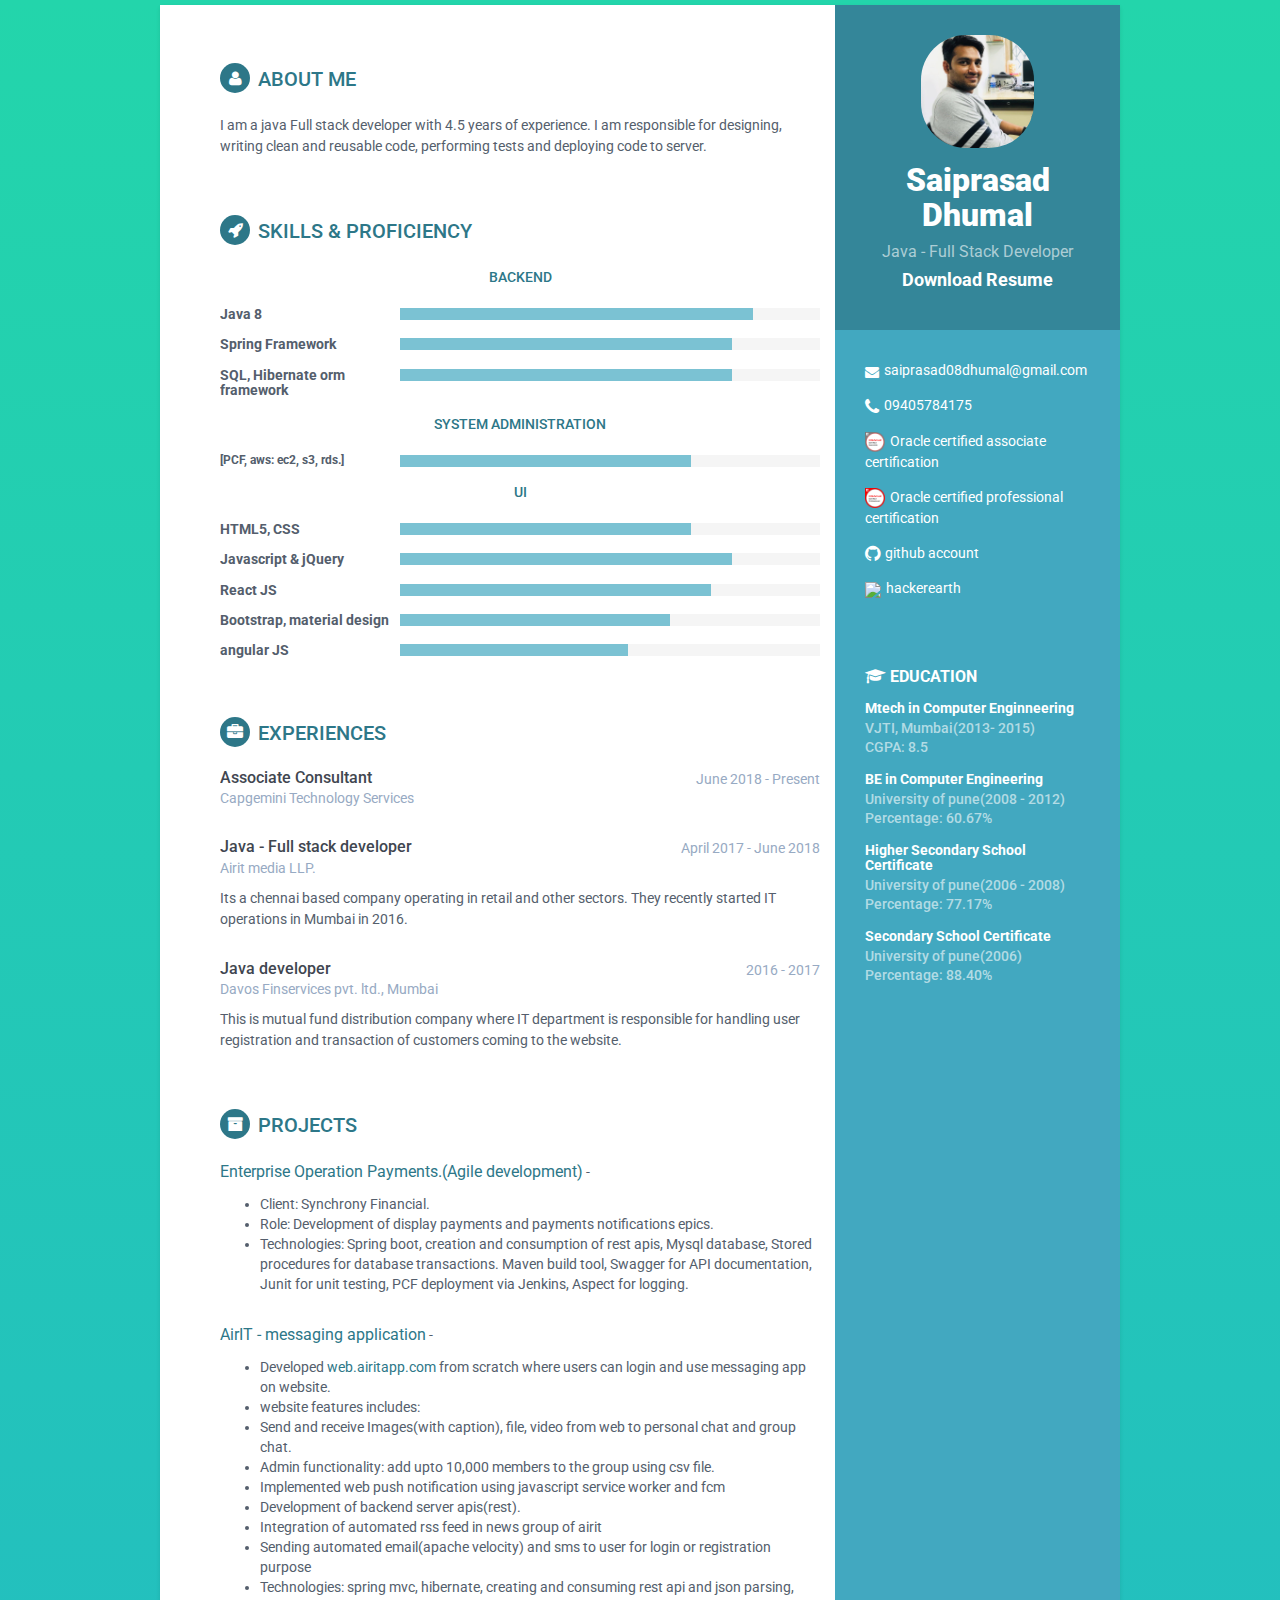
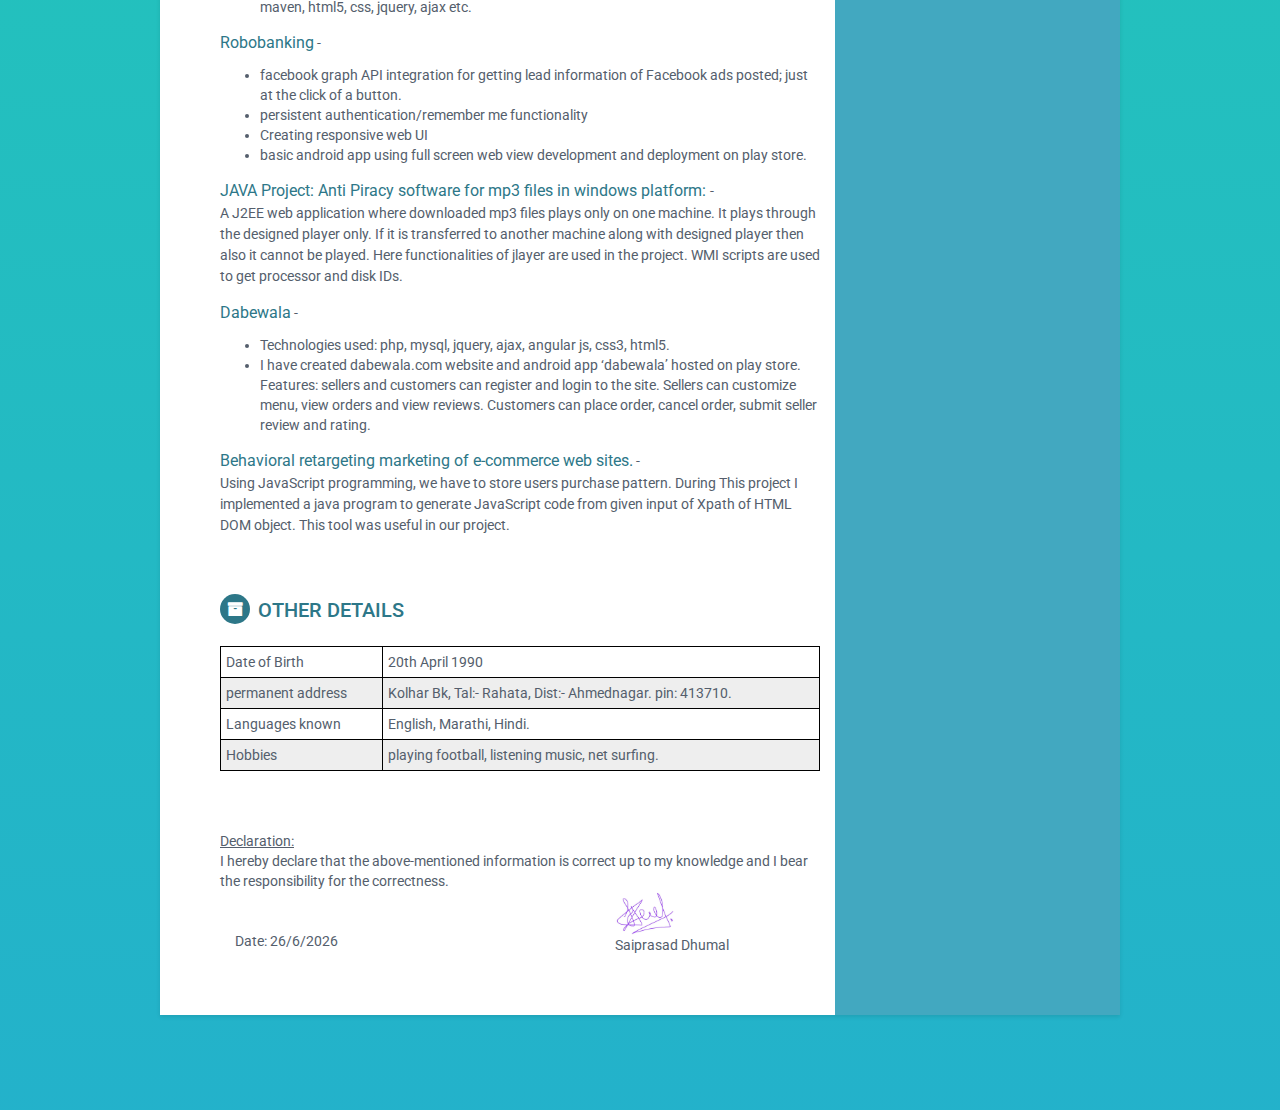
==== commit 4fbf92e2: "react added" ====
--- a/index.html
+++ b/index.html
@@ -113,7 +113,7 @@
 	            <section class="section summary-section">
                 <h2 class="section-title"><i class="fa fa-user"></i>About me</h2>
                 <div class="summary">
-                    <p>I am a java Full stack developer with 3.5 years of experience. I am responsible for designing, writing clean and reusable code, performing tests and deploying code to server.</p>
+                    <p>I am a java Full stack developer with 4.5 years of experience. I am responsible for designing, writing clean and reusable code, performing tests and deploying code to server.</p>
                 </div><!--//summary-->
             </section><!--//section-->
 
@@ -167,6 +167,14 @@
                         <h3 class="level-title">Javascript &amp; jQuery</h3>
                         <div class="level-bar">
                             <div class="level-bar-inner" data-level="80%">
+                            </div>                                      
+                        </div><!--//level-bar-->                                 
+                    </div><!--//item-->
+					
+					<div class="item">
+                        <h3 class="level-title">React JS</h3>
+                        <div class="level-bar">
+                            <div class="level-bar-inner" data-level="75%">
                             </div>                                      
                         </div><!--//level-bar-->                                 
                     </div><!--//item-->
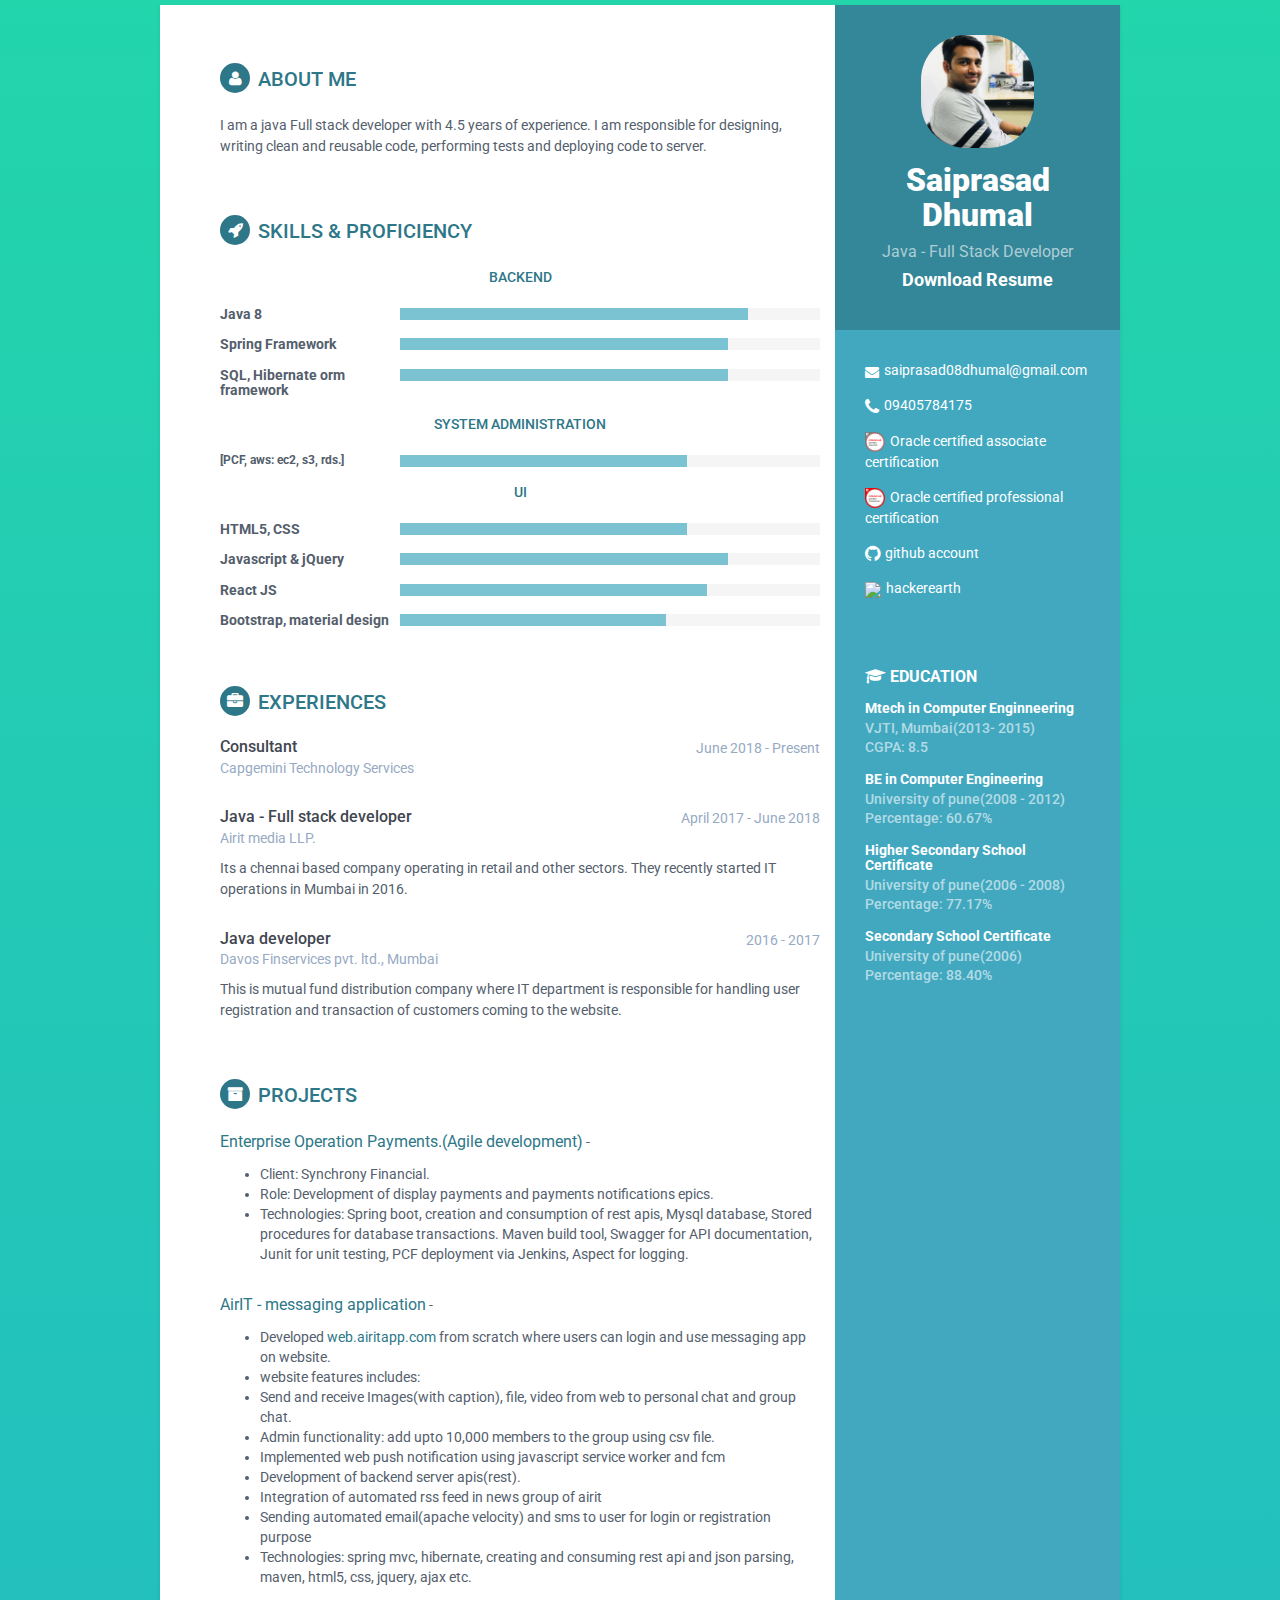
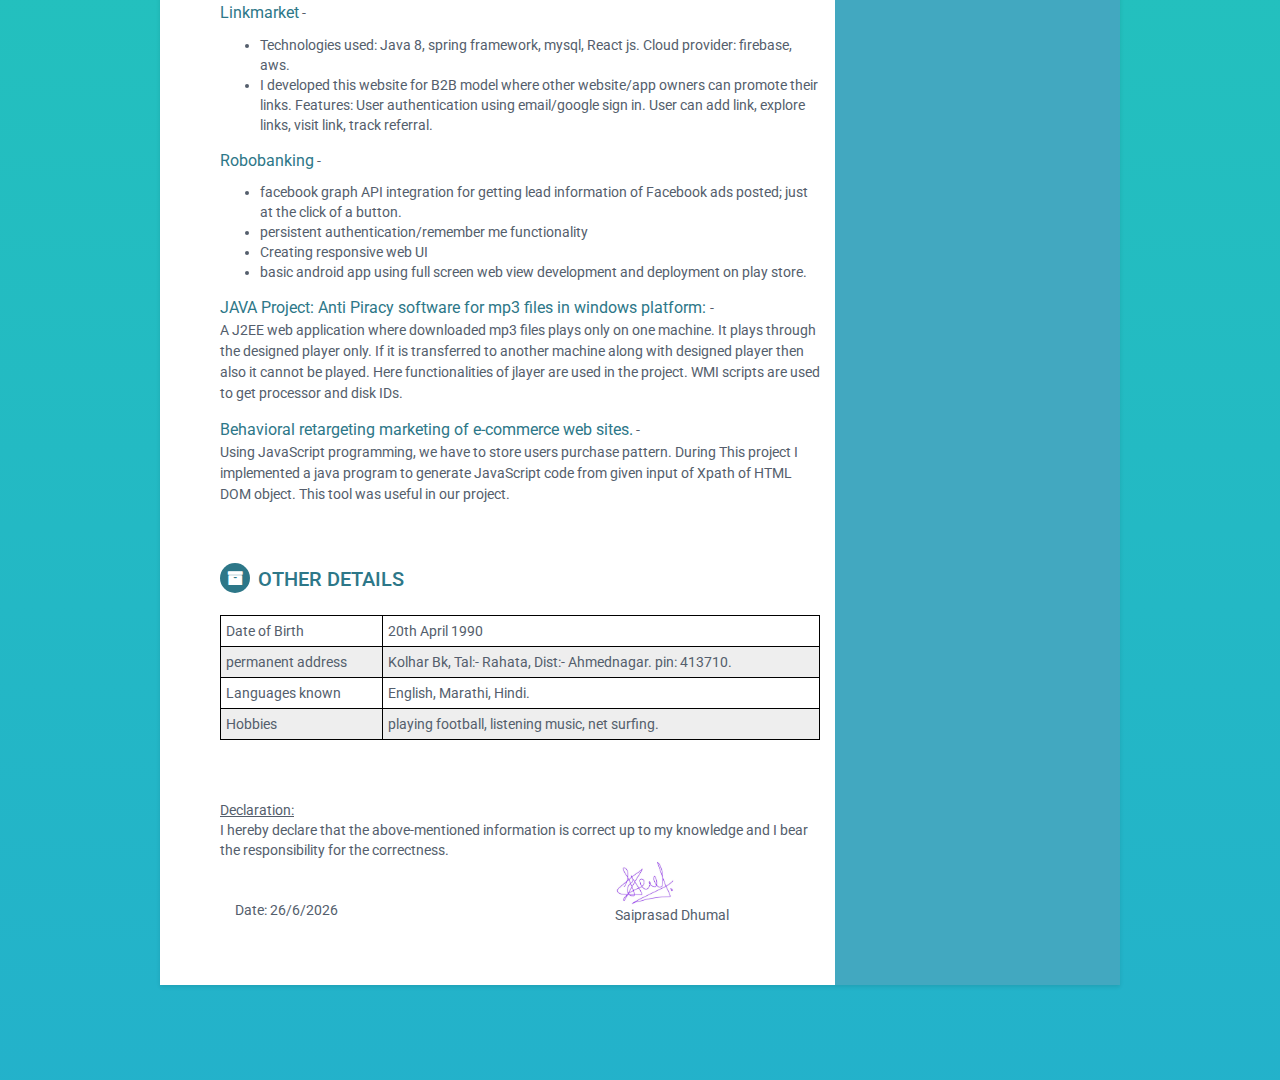
==== commit 619a39b3: "8 sept" ====
--- a/index.html
+++ b/index.html
@@ -186,14 +186,6 @@
                             </div>                                      
                         </div><!--//level-bar-->                                 
                     </div><!--//item-->
-
-					<div class="item">
-                        <h3 class="level-title">angular JS</h3>
-                        <div class="level-bar">
-                            <div class="level-bar-inner" data-level="55%">
-                            </div>                                      
-                        </div><!--//level-bar-->                                 
-                    </div><!--//item-->
                     
                 </div>  
             </section><!--//skills-section-->
@@ -205,7 +197,7 @@
                 <div class="item">
                     <div class="meta">
                         <div class="upper-row">
-                            <h3 class="job-title">Associate Consultant</h3>
+                            <h3 class="job-title">Consultant</h3>
                             <div class="time">June 2018 - Present</div>
                         </div><!--//upper-row-->
                         <div class="company">Capgemini Technology Services</div>
@@ -289,7 +281,15 @@
 					</ul>
 </p>
                 </div><!--//item-->
-
+<div class="item">
+                    <span class="project-title"><a href="linkmarket.in">Linkmarket</a></span> - 
+                    <p class="project-tagline">
+					<ul>
+					<li>Technologies used: Java 8, spring framework, mysql, React js. Cloud provider: firebase, aws.</li>
+<li>I developed this website for B2B model where other website/app owners can promote their links.
+Features: User authentication using email/google sign in.  User can add link, explore links, visit link, track referral.</li></ul>
+</p>
+                </div><!--//item-->
                 <div class="item">
                     <span class="project-title"><a href="http://robocapital.in" target="_blank">Robobanking</a></span> - 
 					<p><ul>
@@ -305,15 +305,7 @@
                     <span class="project-title"><a>JAVA Project: Anti Piracy software for mp3 files in windows platform: </a></span> - <p class="project-tagline">A J2EE web application where downloaded mp3 files plays only on one machine. It plays through the designed player only. If it is transferred to another machine along with designed player then also it cannot be played. Here functionalities of jlayer are used in the project. WMI scripts are used to get processor and disk IDs.</p>
                     
                 </div><!--//item-->
-                <div class="item">
-                    <span class="project-title"><a>Dabewala</a></span> - 
-                    <p class="project-tagline">
-					<ul>
-					<li>Technologies used: php, mysql, jquery, ajax, angular js, css3, html5.</li>
-<li>I have created dabewala.com website and android app ‘dabewala’ hosted on play store.
-Features: sellers and customers can register and login to the site. Sellers can customize menu, view orders and view reviews. Customers can place order, cancel order, submit seller review and rating. </li></ul>
-</p>
-                </div><!--//item-->
+                
                 <div class="item">
                     <span class="project-title"><a>Behavioral retargeting marketing of e-commerce web sites.</a></span> - <p class="project-tagline">Using JavaScript programming, we have to store users purchase pattern. During This project I implemented a java program to generate JavaScript code from given input of Xpath of HTML DOM object. This tool was useful in our project.</p>
                 </div><!--//item-->
